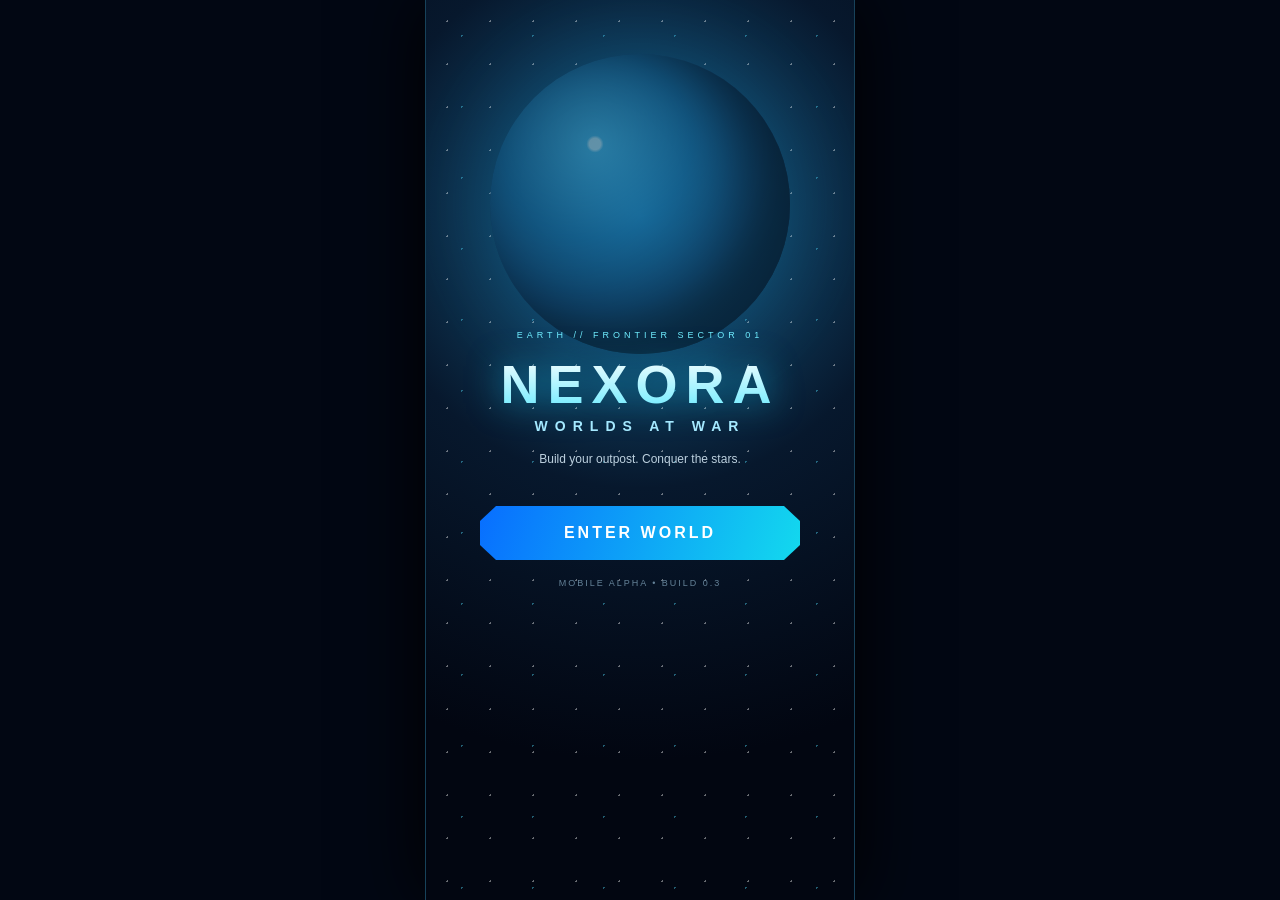
==== index.html @ 3126153c "feat: add orbital research and launch progression UI" ====
<!doctype html><html lang="en"><head><meta charset="utf-8"><meta name="viewport" content="width=device-width,initial-scale=1,maximum-scale=1,user-scalable=no"><meta name="theme-color" content="#04111f"><title>NEXORA: Worlds at War</title><link rel="stylesheet" href="web/style.css?v=3"></head><body><main id="app"><section id="menu" class="screen active"><div class="stars"></div><div class="hero"><div class="eyebrow">EARTH // FRONTIER SECTOR 01</div><h1>NEXORA</h1><h2>WORLDS AT WAR</h2><p>Build your outpost. Conquer the stars.</p><button id="play" class="primary">ENTER WORLD</button><div class="version">MOBILE ALPHA • BUILD 0.3</div></div></section><section id="game" class="screen"><header class="hud"><div class="identity"><b>NEXORA</b><small>EARTH • AURORA ISLAND</small></div><div class="resources"><span>⚙ <b id="metal">120</b></span><span>⚡ <b id="energy">80</b></span><span>◈ <b id="credits">250</b></span></div></header><div id="world"><div class="sun"></div><div class="cloud c1"></div><div class="cloud c2"></div><div class="sea"></div><div class="farIsland"></div><div class="island"><div class="path"></div><div class="rock r1"></div><div class="rock r2"></div><div class="rock r3"></div><div class="tree t1"><i></i></div><div class="tree t2"><i></i></div><div class="tree t3"><i></i></div><div id="deposit" class="deposit"><i></i><b>METAL</b></div><div id="outpost" class="outpost hidden"><i></i><em></em><strong>OUTPOST</strong></div><div id="generator" class="generator hidden"><i></i><strong>GENERATOR</strong></div><div id="spaceport" class="spaceport hidden"><i></i><em></em><strong>SPACEPORT</strong></div><div id="rocket" class="rocket hidden"><i></i><em></em><strong>NXR-01</strong></div><div id="player" class="player"><div class="backpack"></div><div class="helmet"><i></i></div><div class="body"><i></i></div><div class="legs"></div></div></div><div id="mission" class="mission"><span>MISSION 01</span><b>Establish an Earth Outpost</b><small>Gather resources and deploy your first base.</small></div><div id="toast" class="toast">Welcome to Aurora Island</div><div class="radar"><i></i><span>01</span></div><button id="tech" class="techButton hidden">RESEARCH</button></div><div class="controls"><div id="stick" class="stick"><div id="knob" class="knob"></div></div><div class="actions"><button id="scan"><i>⌁</i>SCAN</button><button id="gather"><i>⚙</i>GATHER</button><button id="build" class="build"><i>⌂</i>BUILD</button></div></div><div id="buildPanel" class="panel hidden"><div class="panelHead"><div><small>CONSTRUCTION</small><b>BASE MODULES</b></div><button id="closeBuild">×</button></div><div class="buildGrid"><div class="card"><div class="buildingIcon">⌂</div><div><b>EARTH OUTPOST</b><small>Command & storage</small><span>⚙ 60 • ⚡ 30</span></div><button id="place">DEPLOY</button></div><div class="card locked" id="generatorCard"><div class="buildingIcon">ϟ</div><div><b>ENERGY CORE</b><small>Unlock after Outpost</small><span>⚙ 45 • ◈ 50</span></div><button id="placeGenerator">BUILD</button></div><div class="card locked" id="spaceportCard"><div class="buildingIcon">▲</div><div><b>SPACEPORT</b><small>Requires Rocketry research</small><span>⚙ 100 • ⚡ 80</span></div><button id="placeSpaceport">BUILD</button></div></div></div><div id="researchPanel" class="panel hidden"><div class="panelHead"><div><small>TECHNOLOGY</small><b>ORBITAL PROGRAM</b></div><button id="closeResearch">×</button></div><div class="buildGrid"><div class="card" id="rocketryCard"><div class="buildingIcon">✦</div><div><b>ROCKETRY I</b><small>Unlock Spaceport & NXR-01</small><span>◈ 120 • ⚡ 60</span></div><button id="researchRocketry">RESEARCH</button></div><div class="card locked" id="launchCard"><div class="buildingIcon">↑</div><div><b>NXR-01 LAUNCH</b><small>First orbital mission</small><span>⚙ 80 • ⚡ 100</span></div><button id="launchRocket">LAUNCH</button></div></div></div><div id="orbitPanel" class="orbitPanel hidden"><div class="planet"></div><div class="orbitLine"></div><div class="ship">▲</div><small>EARTH ORBIT • 220 KM</small><b>ORBIT ACHIEVED</b><p>Aurora Base has entered the Space Age.</p><button id="returnEarth">RETURN TO BASE</button></div></section></main><script src="web/game.js?v=3"></script></body></html>
---- web/style.css ----
*{box-sizing:border-box;-webkit-tap-highlight-color:transparent}html,body{margin:0;width:100%;height:100%;background:#020713;color:#fff;font-family:Arial,Helvetica,sans-serif;overflow:hidden;touch-action:none}button{font:inherit;color:#fff;border:0}.screen{display:none;position:absolute;inset:0;min-height:100dvh;overflow:hidden}.screen.active{display:block}#menu{background:radial-gradient(circle at 50% 24%,#17618c,#07182d 38%,#020611 76%);text-align:center}.stars{position:absolute;inset:0;background-image:radial-gradient(#fff 1px,transparent 1px),radial-gradient(#53dfff 1px,transparent 1px);background-size:43px 43px,71px 71px;opacity:.4;animation:drift 20s linear infinite}.stars:after{content:'';position:absolute;width:300px;height:300px;border-radius:50%;left:50%;top:6%;transform:translateX(-50%);background:radial-gradient(circle at 35% 30%,#d7fbff 0 2%,#47bce8 3%,#1572a8 33%,#0b3a64 58%,#03111f 72%);box-shadow:0 0 90px #1abfff66,inset -38px -22px 55px #010710}.hero{position:absolute;z-index:2;left:18px;right:18px;top:15%;padding-top:195px}.eyebrow{font-size:9px;letter-spacing:4px;color:#70edff}.hero h1{font-size:54px;letter-spacing:8px;margin:13px 0 0;background:linear-gradient(#fff,#64eaff);-webkit-background-clip:text;color:transparent;filter:drop-shadow(0 0 17px #16cfff99)}.hero h2{font-size:14px;letter-spacing:7px;margin:3px 0 18px;color:#a8eaff}.hero p{color:#bdd1df;font-size:12px}.primary{margin-top:28px;width:min(320px,84vw);padding:18px;border-radius:5px;clip-path:polygon(5% 0,95% 0,100% 28%,100% 72%,95% 100%,5% 100%,0 72%,0 28%);background:linear-gradient(110deg,#086eff,#13d9ee);font-weight:900;letter-spacing:3px;box-shadow:0 0 32px #08a8ff66}.version{margin-top:18px;font-size:9px;color:#658399;letter-spacing:2px}.hud{position:absolute;z-index:20;top:0;left:0;right:0;padding:calc(10px + env(safe-area-inset-top)) 10px 10px;background:linear-gradient(#020b16f7,#061729cc,transparent);display:flex;justify-content:space-between;align-items:center}.identity{border-left:2px solid #29e1ff;padding:5px 8px;background:linear-gradient(90deg,#0a3854aa,transparent)}.identity b{display:block;color:#7deeff;letter-spacing:2px;font-size:12px}.identity small{font-size:6px;color:#a8becd;letter-spacing:1px}.resources{display:flex;gap:4px;font-size:9px}.resources span{background:#061b2eee;border:1px solid #24758e;border-radius:6px;padding:7px 5px;box-shadow:inset 0 0 10px #18d8ff22}.resources b{color:#fff}#world{position:absolute;inset:0;background:linear-gradient(#56bce6 0 27%,#bcebf2 40%,#1687ae 41%,#04597f 100%);perspective:600px}.sun{position:absolute;width:68px;height:68px;border-radius:50%;right:8%;top:15%;background:#fffde8;box-shadow:0 0 65px #fff,0 0 110px #ffe88a}.cloud{position:absolute;height:13px;width:80px;background:#fff9;border-radius:30px;filter:blur(2px)}.cloud:after{content:'';position:absolute;width:35px;height:25px;background:#fffb;border-radius:50%;left:20px;top:-12px}.c1{top:24%;left:8%;animation:cloud 17s linear infinite}.c2{top:31%;left:60%;transform:scale(.65);opacity:.7;animation:cloud 25s linear infinite}.sea{position:absolute;inset:40% 0 0;background:linear-gradient(#159fc2,#07577d 55%,#033e60);overflow:hidden}.sea:after{content:'';position:absolute;inset:0;background:repeating-linear-gradient(174deg,transparent 0 22px,#a7efff25 23px 25px);animation:waves 6s linear infinite}.farIsland{position:absolute;width:130px;height:28px;right:-15px;top:39%;background:#286d45;border-radius:50% 50% 10% 10%;box-shadow:0 -5px #dfce88;opacity:.7}.island{position:absolute;width:132%;height:53%;left:-16%;bottom:3%;border-radius:50% 50% 25% 25%;background:radial-gradient(ellipse at 50% 18%,#70ce62,#3c9a4b 45%,#1d6138 76%);box-shadow:0 -11px 0 #eed58d,0 -17px 25px #fff0a955,0 25px 60px #001b29}.path{position:absolute;width:35%;height:72%;left:40%;top:13%;background:linear-gradient(90deg,transparent,#c7b56b88,transparent);transform:rotate(10deg);border-radius:50%}.tree{position:absolute;width:18px;height:55px;background:#63452b;border-radius:7px;z-index:2;filter:drop-shadow(8px 9px 5px #173a2b88)}.tree:before,.tree:after,.tree i{content:'';position:absolute;width:58px;height:31px;background:#1c6638;border-radius:60% 40% 55% 45%;left:-22px;top:-5px;transform:rotate(-15deg)}.tree:after{transform:rotate(50deg);top:6px}.tree i{transform:rotate(110deg);top:0;background:#287e42}.t1{left:12%;top:25%}.t2{right:12%;top:31%;transform:scale(.85)}.t3{right:30%;top:11%;transform:scale(.7)}.rock{position:absolute;background:linear-gradient(145deg,#a8b9b7,#536d73);border-radius:55% 60% 35%;width:54px;height:35px;box-shadow:7px 8px 8px #143b2b88}.r1{left:27%;top:25%}.r2{right:20%;top:56%;width:37px;height:27px}.r3{left:16%;top:63%;width:31px;height:22px}.deposit{position:absolute;left:27%;top:35%;width:54px;height:43px;z-index:3;opacity:.45;transition:.3s}.deposit i{display:block;width:45px;height:29px;background:linear-gradient(145deg,#78939a,#294653);clip-path:polygon(15% 30%,35% 0,75% 12%,100% 55%,72% 100%,20% 87%,0 55%);border:2px solid #49e9ff}.deposit b{font-size:7px;color:#76edff;background:#052333dd;padding:2px 5px}.deposit.found{opacity:1;filter:drop-shadow(0 0 12px #42eaff)}.pulseDeposit{transform:scale(1.15)}.player{position:absolute;left:50%;top:55%;width:43px;height:79px;transform:translate(-50%,-50%);z-index:8;filter:drop-shadow(0 10px 5px #0008);transition:filter .1s}.helmet{position:relative;width:39px;height:34px;border:5px solid #eaf5f6;border-radius:48%;background:linear-gradient(145deg,#3b8097,#071925);z-index:3;box-shadow:inset 5px 3px 8px #7eeaff55}.helmet i{position:absolute;width:18px;height:7px;left:6px;top:8px;border-radius:50%;background:#54e8ff88;box-shadow:0 0 7px #45eaff}.body{position:relative;width:32px;height:38px;margin:-2px auto;background:linear-gradient(90deg,#9dacb0,#f5fbfb 48%,#98a9ae);border-radius:6px 6px 10px 10px;border-left:5px solid #7b8d92}.body i{position:absolute;width:19px;height:11px;left:4px;top:8px;background:#123848;border:1px solid #55eaff;border-radius:2px}.backpack{position:absolute;width:17px;height:35px;background:#526b72;left:-1px;top:31px;border-radius:5px}.legs{width:26px;height:13px;margin:auto;border-left:8px solid #d6e0e1;border-right:8px solid #aebdc0}.moving{filter:drop-shadow(0 12px 5px #0009) brightness(1.08)}.outpost,.generator{position:absolute;z-index:4;text-align:center}.outpost{left:57%;top:25%;width:102px;height:78px;background:linear-gradient(135deg,#eff8f8,#7899a2 58%,#3c6675);border:2px solid #5deaff;clip-path:polygon(12% 0,88% 0,100% 25%,100% 100%,0 100%,0 25%);box-shadow:0 0 25px #31d9ff}.outpost i{display:block;width:26px;height:43px;margin:-22px auto 0;background:linear-gradient(#76eaff,#173c4c);border-radius:20px 20px 3px 3px}.outpost em{display:block;width:55px;height:8px;margin:20px auto 5px;background:#123d4d;box-shadow:0 0 8px #55eaff}.outpost strong,.generator strong{font-size:7px;color:#092332}.generator{left:68%;top:48%;width:54px;height:54px;border:2px solid #6ceaff;border-radius:50%;background:radial-gradient(circle,#baf9ff 0 12%,#16b9e2 13% 25%,#123d53 27% 55%,#78949b 57%);box-shadow:0 0 22px #27e5ff}.generator i{position:absolute;inset:8px;border:1px solid #bffaff;border-radius:50%;animation:spin 3s linear infinite}.generator strong{position:absolute;top:58px;left:-5px;color:#b9f7ff}.mission{position:absolute;top:calc(72px + env(safe-area-inset-top));left:10px;max-width:260px;background:linear-gradient(100deg,#031628ef,#092b40dd);border:1px solid #1a718d;border-left:3px solid #27ddff;padding:9px 11px;z-index:10;clip-path:polygon(0 0,95% 0,100% 20%,100% 100%,0 100%);box-shadow:0 6px 20px #00111d99}.mission span{display:block;color:#58e8ff;font-size:7px;letter-spacing:2px}.mission b{display:block;font-size:10px;margin:3px 0}.mission small{display:block;color:#9fb6c5;font-size:7px}.toast{position:absolute;top:calc(139px + env(safe-area-inset-top));left:50%;transform:translateX(-50%);background:#031525ef;border:1px solid #38dff9;border-radius:18px;padding:8px 13px;font-size:9px;z-index:30;opacity:0;transition:.2s;white-space:nowrap;box-shadow:0 0 18px #17cfff55}.toast.show{opacity:1}.radar{position:absolute;right:10px;top:calc(80px + env(safe-area-inset-top));width:55px;height:55px;border:1px solid #5ceaff88;border-radius:50%;z-index:8;background:repeating-radial-gradient(circle,#0a4d5e44 0 1px,transparent 2px 11px)}.radar:before,.radar:after{content:'';position:absolute;background:#6ceaff55}.radar:before{width:1px;height:100%;left:50%}.radar:after{height:1px;width:100%;top:50%}.radar i{position:absolute;left:50%;top:50%;width:25px;height:1px;background:#65f2ff;transform-origin:left;animation:spin 2.5s linear infinite}.radar span{position:absolute;right:-2px;bottom:-3px;font-size:7px;color:#74efff}.controls{position:absolute;z-index:15;bottom:calc(19px + env(safe-area-inset-bottom));left:17px;right:17px;display:flex;align-items:flex-end;justify-content:space-between}.stick{width:116px;height:116px;border-radius:50%;background:radial-gradient(circle,#0a314366,#061723aa);border:1px solid #8aefff88;position:relative;box-shadow:inset 0 0 25px #36dfff22}.stick:before,.stick:after{content:'';position:absolute;background:#8aefff22}.stick:before{width:1px;height:80%;left:50%;top:10%}.stick:after{height:1px;width:80%;top:50%;left:10%}.knob{width:52px;height:52px;border-radius:50%;background:radial-gradient(circle at 35% 30%,#d7fcffbb,#55dff477);border:2px solid #d9fbff;position:absolute;left:31px;top:31px;box-shadow:0 0 18px #56eaff88}.actions{display:grid;grid-template-columns:repeat(2,62px);gap:8px}.actions button{height:58px;border-radius:50%;background:radial-gradient(circle at 35% 30%,#174c67ee,#061c2ddd);border:1px solid #6eeaff;font-size:7px;font-weight:bold;box-shadow:0 0 14px #0bcfff33}.actions button i{display:block;font-style:normal;font-size:16px;color:#83f0ff}.actions .build{grid-column:2;height:71px;background:radial-gradient(circle at 35% 25%,#20b9f0,#0759a8);box-shadow:0 0 22px #0daeff88}.panel{position:absolute;z-index:40;left:10px;right:10px;bottom:calc(12px + env(safe-area-inset-bottom));background:linear-gradient(145deg,#071a2bfa,#04101cfa);border:1px solid #2f93b1;border-radius:16px;padding:13px;box-shadow:0 0 35px #00101ddd;backdrop-filter:blur(12px)}.panelHead{display:flex;justify-content:space-between;align-items:center;color:#70eaff;margin-bottom:10px}.panelHead small,.panelHead b{display:block}.panelHead small{font-size:7px;letter-spacing:2px}.panelHead b{font-size:12px;letter-spacing:1px}.panelHead button{background:none;font-size:27px}.buildGrid{display:grid;gap:7px}.card{display:grid;grid-template-columns:48px 1fr auto;align-items:center;gap:9px;background:linear-gradient(120deg,#0c2c40,#081e2d);padding:9px;border:1px solid #1d5369;border-radius:10px}.buildingIcon{font-size:30px;color:#70eaff;text-align:center}.card small,.card span{display:block;font-size:8px;color:#9cb8c5;margin-top:3px}.card button{background:linear-gradient(100deg,#087fd3,#0cb9d5);padding:9px 7px;border-radius:6px;font-size:8px;font-weight:bold}.card.locked{opacity:.42}.hidden{display:none!important}@keyframes drift{to{background-position:43px 43px,71px 71px}}@keyframes waves{to{transform:translateY(25px)}}@keyframes cloud{from{transform:translateX(-120px)}to{transform:translateX(470px)}}@keyframes spin{to{transform:rotate(360deg)}}@media(min-width:700px){.screen{left:50%;width:430px;transform:translateX(-50%);border-left:1px solid #17425a;border-right:1px solid #17425a;box-shadow:0 0 70px #000}}
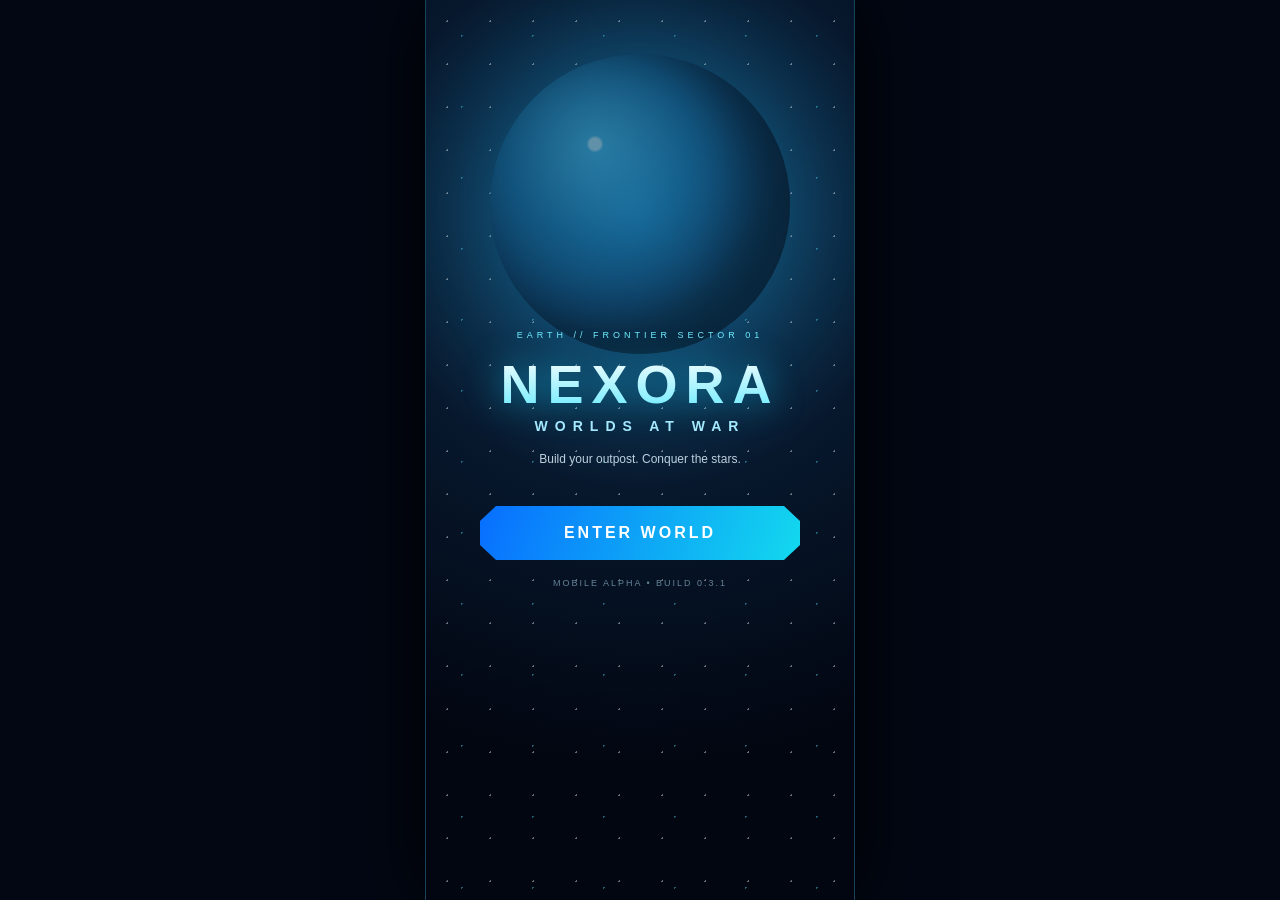
==== commit 0d9c896f: "fix: load orbital visual layer on GitHub Pages" ====
--- a/index.html
+++ b/index.html
@@ -1 +1 @@
-<!doctype html><html lang="en"><head><meta charset="utf-8"><meta name="viewport" content="width=device-width,initial-scale=1,maximum-scale=1,user-scalable=no"><meta name="theme-color" content="#04111f"><title>NEXORA: Worlds at War</title><link rel="stylesheet" href="web/style.css?v=3"></head><body><main id="app"><section id="menu" class="screen active"><div class="stars"></div><div class="hero"><div class="eyebrow">EARTH // FRONTIER SECTOR 01</div><h1>NEXORA</h1><h2>WORLDS AT WAR</h2><p>Build your outpost. Conquer the stars.</p><button id="play" class="primary">ENTER WORLD</button><div class="version">MOBILE ALPHA • BUILD 0.3</div></div></section><section id="game" class="screen"><header class="hud"><div class="identity"><b>NEXORA</b><small>EARTH • AURORA ISLAND</small></div><div class="resources"><span>⚙ <b id="metal">120</b></span><span>⚡ <b id="energy">80</b></span><span>◈ <b id="credits">250</b></span></div></header><div id="world"><div class="sun"></div><div class="cloud c1"></div><div class="cloud c2"></div><div class="sea"></div><div class="farIsland"></div><div class="island"><div class="path"></div><div class="rock r1"></div><div class="rock r2"></div><div class="rock r3"></div><div class="tree t1"><i></i></div><div class="tree t2"><i></i></div><div class="tree t3"><i></i></div><div id="deposit" class="deposit"><i></i><b>METAL</b></div><div id="outpost" class="outpost hidden"><i></i><em></em><strong>OUTPOST</strong></div><div id="generator" class="generator hidden"><i></i><strong>GENERATOR</strong></div><div id="spaceport" class="spaceport hidden"><i></i><em></em><strong>SPACEPORT</strong></div><div id="rocket" class="rocket hidden"><i></i><em></em><strong>NXR-01</strong></div><div id="player" class="player"><div class="backpack"></div><div class="helmet"><i></i></div><div class="body"><i></i></div><div class="legs"></div></div></div><div id="mission" class="mission"><span>MISSION 01</span><b>Establish an Earth Outpost</b><small>Gather resources and deploy your first base.</small></div><div id="toast" class="toast">Welcome to Aurora Island</div><div class="radar"><i></i><span>01</span></div><button id="tech" class="techButton hidden">RESEARCH</button></div><div class="controls"><div id="stick" class="stick"><div id="knob" class="knob"></div></div><div class="actions"><button id="scan"><i>⌁</i>SCAN</button><button id="gather"><i>⚙</i>GATHER</button><button id="build" class="build"><i>⌂</i>BUILD</button></div></div><div id="buildPanel" class="panel hidden"><div class="panelHead"><div><small>CONSTRUCTION</small><b>BASE MODULES</b></div><button id="closeBuild">×</button></div><div class="buildGrid"><div class="card"><div class="buildingIcon">⌂</div><div><b>EARTH OUTPOST</b><small>Command & storage</small><span>⚙ 60 • ⚡ 30</span></div><button id="place">DEPLOY</button></div><div class="card locked" id="generatorCard"><div class="buildingIcon">ϟ</div><div><b>ENERGY CORE</b><small>Unlock after Outpost</small><span>⚙ 45 • ◈ 50</span></div><button id="placeGenerator">BUILD</button></div><div class="card locked" id="spaceportCard"><div class="buildingIcon">▲</div><div><b>SPACEPORT</b><small>Requires Rocketry research</small><span>⚙ 100 • ⚡ 80</span></div><button id="placeSpaceport">BUILD</button></div></div></div><div id="researchPanel" class="panel hidden"><div class="panelHead"><div><small>TECHNOLOGY</small><b>ORBITAL PROGRAM</b></div><button id="closeResearch">×</button></div><div class="buildGrid"><div class="card" id="rocketryCard"><div class="buildingIcon">✦</div><div><b>ROCKETRY I</b><small>Unlock Spaceport & NXR-01</small><span>◈ 120 • ⚡ 60</span></div><button id="researchRocketry">RESEARCH</button></div><div class="card locked" id="launchCard"><div class="buildingIcon">↑</div><div><b>NXR-01 LAUNCH</b><small>First orbital mission</small><span>⚙ 80 • ⚡ 100</span></div><button id="launchRocket">LAUNCH</button></div></div></div><div id="orbitPanel" class="orbitPanel hidden"><div class="planet"></div><div class="orbitLine"></div><div class="ship">▲</div><small>EARTH ORBIT • 220 KM</small><b>ORBIT ACHIEVED</b><p>Aurora Base has entered the Space Age.</p><button id="returnEarth">RETURN TO BASE</button></div></section></main><script src="web/game.js?v=3"></script></body></html>+<!doctype html><html lang="en"><head><meta charset="utf-8"><meta name="viewport" content="width=device-width,initial-scale=1,maximum-scale=1,user-scalable=no"><meta name="theme-color" content="#04111f"><title>NEXORA: Worlds at War</title><link rel="stylesheet" href="web/style.css?v=4"><link rel="stylesheet" href="web/orbital.css?v=4"></head><body><main id="app"><section id="menu" class="screen active"><div class="stars"></div><div class="hero"><div class="eyebrow">EARTH // FRONTIER SECTOR 01</div><h1>NEXORA</h1><h2>WORLDS AT WAR</h2><p>Build your outpost. Conquer the stars.</p><button id="play" class="primary">ENTER WORLD</button><div class="version">MOBILE ALPHA • BUILD 0.3.1</div></div></section><section id="game" class="screen"><header class="hud"><div class="identity"><b>NEXORA</b><small>EARTH • AURORA ISLAND</small></div><div class="resources"><span>⚙ <b id="metal">120</b></span><span>⚡ <b id="energy">80</b></span><span>◈ <b id="credits">250</b></span></div></header><div id="world"><div class="sun"></div><div class="cloud c1"></div><div class="cloud c2"></div><div class="sea"></div><div class="farIsland"></div><div class="island"><div class="path"></div><div class="rock r1"></div><div class="rock r2"></div><div class="rock r3"></div><div class="tree t1"><i></i></div><div class="tree t2"><i></i></div><div class="tree t3"><i></i></div><div id="deposit" class="deposit"><i></i><b>METAL</b></div><div id="outpost" class="outpost hidden"><i></i><em></em><strong>OUTPOST</strong></div><div id="generator" class="generator hidden"><i></i><strong>GENERATOR</strong></div><div id="spaceport" class="spaceport hidden"><i></i><em></em><strong>SPACEPORT</strong></div><div id="rocket" class="rocket hidden"><i></i><em></em><strong>NXR-01</strong></div><div id="player" class="player"><div class="backpack"></div><div class="helmet"><i></i></div><div class="body"><i></i></div><div class="legs"></div></div></div><div id="mission" class="mission"><span>MISSION 01</span><b>Establish an Earth Outpost</b><small>Gather resources and deploy your first base.</small></div><div id="toast" class="toast">Welcome to Aurora Island</div><div class="radar"><i></i><span>01</span></div><button id="tech" class="techButton hidden">RESEARCH</button></div><div class="controls"><div id="stick" class="stick"><div id="knob" class="knob"></div></div><div class="actions"><button id="scan"><i>⌁</i>SCAN</button><button id="gather"><i>⚙</i>GATHER</button><button id="build" class="build"><i>⌂</i>BUILD</button></div></div><div id="buildPanel" class="panel hidden"><div class="panelHead"><div><small>CONSTRUCTION</small><b>BASE MODULES</b></div><button id="closeBuild">×</button></div><div class="buildGrid"><div class="card"><div class="buildingIcon">⌂</div><div><b>EARTH OUTPOST</b><small>Command & storage</small><span>⚙ 60 • ⚡ 30</span></div><button id="place">DEPLOY</button></div><div class="card locked" id="generatorCard"><div class="buildingIcon">ϟ</div><div><b>ENERGY CORE</b><small>Unlock after Outpost</small><span>⚙ 45 • ◈ 50</span></div><button id="placeGenerator">BUILD</button></div><div class="card locked" id="spaceportCard"><div class="buildingIcon">▲</div><div><b>SPACEPORT</b><small>Requires Rocketry research</small><span>⚙ 100 • ⚡ 80</span></div><button id="placeSpaceport">BUILD</button></div></div></div><div id="researchPanel" class="panel hidden"><div class="panelHead"><div><small>TECHNOLOGY</small><b>ORBITAL PROGRAM</b></div><button id="closeResearch">×</button></div><div class="buildGrid"><div class="card" id="rocketryCard"><div class="buildingIcon">✦</div><div><b>ROCKETRY I</b><small>Unlock Spaceport & NXR-01</small><span>◈ 120 • ⚡ 60</span></div><button id="researchRocketry">RESEARCH</button></div><div class="card locked" id="launchCard"><div class="buildingIcon">↑</div><div><b>NXR-01 LAUNCH</b><small>First orbital mission</small><span>⚙ 80 • ⚡ 100</span></div><button id="launchRocket">LAUNCH</button></div></div></div><div id="orbitPanel" class="orbitPanel hidden"><div class="planet"></div><div class="orbitLine"></div><div class="ship">▲</div><small>EARTH ORBIT • 220 KM</small><b>ORBIT ACHIEVED</b><p>Aurora Base has entered the Space Age.</p><button id="returnEarth">RETURN TO BASE</button></div></section></main><script src="web/game.js?v=4"></script></body></html>
--- a/web/orbital.css
+++ b/web/orbital.css
@@ -0,0 +1 @@
+.outpost,.generator,.spaceport,.rocket{position:absolute;z-index:4;text-align:center}.spaceport{left:42%;top:18%;width:105px;height:55px;background:linear-gradient(145deg,#839aa2,#263e4c);border:2px solid #62ecff;clip-path:polygon(10% 15%,90% 15%,100% 100%,0 100%);box-shadow:0 0 22px #2ae1ff66}.spaceport i{position:absolute;width:66px;height:5px;background:#8af4ff;left:18px;top:14px;box-shadow:0 18px #173c4d}.spaceport em{position:absolute;width:18px;height:24px;background:#163849;right:12px;bottom:4px}.spaceport strong,.rocket strong{font-size:7px;color:#b9f7ff}.spaceport strong{position:absolute;left:26px;bottom:-13px}.rocket{left:50%;top:6%;width:32px;height:92px;filter:drop-shadow(0 0 10px #70edff)}.rocket i{display:block;width:28px;height:70px;background:linear-gradient(90deg,#91a8ad,#fff 48%,#81979d);clip-path:polygon(50% 0,85% 22%,100% 82%,70% 100%,30% 100%,0 82%,15% 22%)}.rocket em{display:block;width:10px;height:18px;margin:-5px auto;background:linear-gradient(#ffef91,#ff7a22,#35dfff);clip-path:polygon(0 0,100% 0,50% 100%);animation:flame .2s alternate infinite}.rocket strong{display:block;margin-top:2px}.rocket.launching{animation:launch .9s ease-in forwards}.techButton{position:absolute;z-index:12;right:10px;top:145px;padding:8px 10px;background:linear-gradient(90deg,#5823a9,#08aeea);border:1px solid #8befff;clip-path:polygon(8% 0,100% 0,100% 75%,92% 100%,0 100%,0 25%);font-size:8px;font-weight:900;letter-spacing:1px}.card.complete{border-color:#8c6cff;box-shadow:inset 0 0 18px #754cff44}.orbitPanel{position:absolute;z-index:100;inset:0;background:radial-gradient(circle at 50% 58%,#113c67,#020714 45%,#000 80%);text-align:center;padding-top:17vh}.orbitPanel:before{content:'';position:absolute;inset:0;background-image:radial-gradient(#fff 1px,transparent 1px);background-size:31px 31px;opacity:.35}.planet{position:relative;margin:auto;width:250px;height:250px;border-radius:50%;background:radial-gradient(circle at 35% 25%,#8df3ff,#1689bd 28%,#175e85 50%,#08263f 72%);box-shadow:0 0 70px #28bfff55;z-index:2}.orbitLine{position:absolute;width:330px;height:120px;border:1px solid #75eaff99;border-radius:50%;left:50%;top:29vh;transform:translateX(-50%) rotate(-15deg);z-index:3}.ship{position:absolute;z-index:4;left:75%;top:34vh;color:#fff;font-size:26px;transform:rotate(35deg);filter:drop-shadow(0 0 9px #67eaff);animation:shipPulse 1s alternate infinite}.orbitPanel small,.orbitPanel b,.orbitPanel p,.orbitPanel button{position:relative;z-index:5}.orbitPanel small{display:block;margin-top:25px;color:#69eaff;font-size:9px;letter-spacing:3px}.orbitPanel b{display:block;font-size:24px;letter-spacing:3px;margin-top:8px}.orbitPanel p{font-size:11px;color:#abc6d8}.orbitPanel button{margin-top:15px;padding:13px 22px;background:linear-gradient(90deg,#075dcc,#16cde3);font-weight:bold;letter-spacing:1px}@keyframes flame{to{transform:scaleY(1.35)}}@keyframes launch{to{transform:translateY(-600px) scale(.45);opacity:0}}@keyframes shipPulse{to{filter:drop-shadow(0 0 20px #67eaff)}}
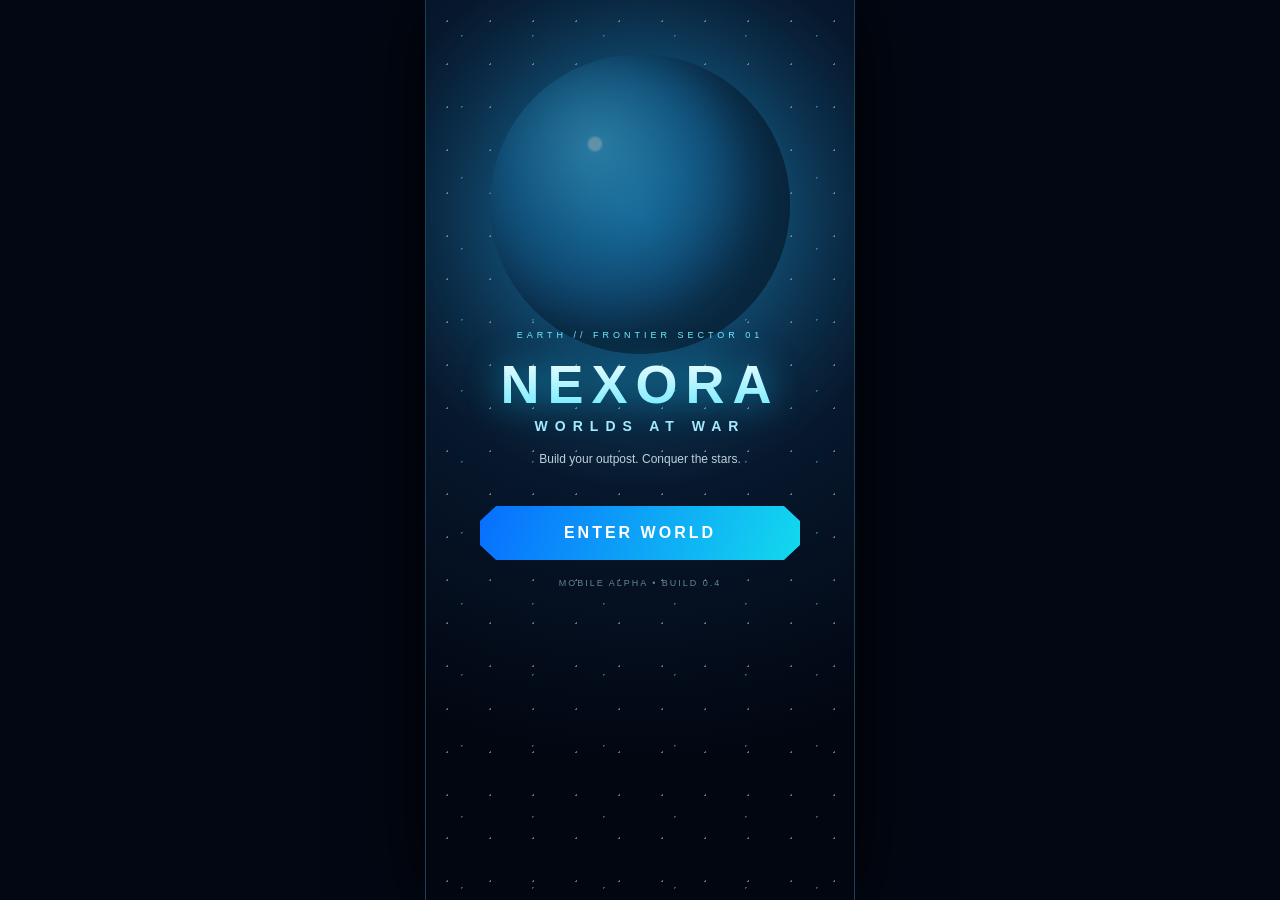
==== commit f40b27a2: "feat: add Moon mission UI for Build 0.4" ====
--- a/index.html
+++ b/index.html
@@ -1 +1 @@
-<!doctype html><html lang="en"><head><meta charset="utf-8"><meta name="viewport" content="width=device-width,initial-scale=1,maximum-scale=1,user-scalable=no"><meta name="theme-color" content="#04111f"><title>NEXORA: Worlds at War</title><link rel="stylesheet" href="web/style.css?v=4"><link rel="stylesheet" href="web/orbital.css?v=4"></head><body><main id="app"><section id="menu" class="screen active"><div class="stars"></div><div class="hero"><div class="eyebrow">EARTH // FRONTIER SECTOR 01</div><h1>NEXORA</h1><h2>WORLDS AT WAR</h2><p>Build your outpost. Conquer the stars.</p><button id="play" class="primary">ENTER WORLD</button><div class="version">MOBILE ALPHA • BUILD 0.3.1</div></div></section><section id="game" class="screen"><header class="hud"><div class="identity"><b>NEXORA</b><small>EARTH • AURORA ISLAND</small></div><div class="resources"><span>⚙ <b id="metal">120</b></span><span>⚡ <b id="energy">80</b></span><span>◈ <b id="credits">250</b></span></div></header><div id="world"><div class="sun"></div><div class="cloud c1"></div><div class="cloud c2"></div><div class="sea"></div><div class="farIsland"></div><div class="island"><div class="path"></div><div class="rock r1"></div><div class="rock r2"></div><div class="rock r3"></div><div class="tree t1"><i></i></div><div class="tree t2"><i></i></div><div class="tree t3"><i></i></div><div id="deposit" class="deposit"><i></i><b>METAL</b></div><div id="outpost" class="outpost hidden"><i></i><em></em><strong>OUTPOST</strong></div><div id="generator" class="generator hidden"><i></i><strong>GENERATOR</strong></div><div id="spaceport" class="spaceport hidden"><i></i><em></em><strong>SPACEPORT</strong></div><div id="rocket" class="rocket hidden"><i></i><em></em><strong>NXR-01</strong></div><div id="player" class="player"><div class="backpack"></div><div class="helmet"><i></i></div><div class="body"><i></i></div><div class="legs"></div></div></div><div id="mission" class="mission"><span>MISSION 01</span><b>Establish an Earth Outpost</b><small>Gather resources and deploy your first base.</small></div><div id="toast" class="toast">Welcome to Aurora Island</div><div class="radar"><i></i><span>01</span></div><button id="tech" class="techButton hidden">RESEARCH</button></div><div class="controls"><div id="stick" class="stick"><div id="knob" class="knob"></div></div><div class="actions"><button id="scan"><i>⌁</i>SCAN</button><button id="gather"><i>⚙</i>GATHER</button><button id="build" class="build"><i>⌂</i>BUILD</button></div></div><div id="buildPanel" class="panel hidden"><div class="panelHead"><div><small>CONSTRUCTION</small><b>BASE MODULES</b></div><button id="closeBuild">×</button></div><div class="buildGrid"><div class="card"><div class="buildingIcon">⌂</div><div><b>EARTH OUTPOST</b><small>Command & storage</small><span>⚙ 60 • ⚡ 30</span></div><button id="place">DEPLOY</button></div><div class="card locked" id="generatorCard"><div class="buildingIcon">ϟ</div><div><b>ENERGY CORE</b><small>Unlock after Outpost</small><span>⚙ 45 • ◈ 50</span></div><button id="placeGenerator">BUILD</button></div><div class="card locked" id="spaceportCard"><div class="buildingIcon">▲</div><div><b>SPACEPORT</b><small>Requires Rocketry research</small><span>⚙ 100 • ⚡ 80</span></div><button id="placeSpaceport">BUILD</button></div></div></div><div id="researchPanel" class="panel hidden"><div class="panelHead"><div><small>TECHNOLOGY</small><b>ORBITAL PROGRAM</b></div><button id="closeResearch">×</button></div><div class="buildGrid"><div class="card" id="rocketryCard"><div class="buildingIcon">✦</div><div><b>ROCKETRY I</b><small>Unlock Spaceport & NXR-01</small><span>◈ 120 • ⚡ 60</span></div><button id="researchRocketry">RESEARCH</button></div><div class="card locked" id="launchCard"><div class="buildingIcon">↑</div><div><b>NXR-01 LAUNCH</b><small>First orbital mission</small><span>⚙ 80 • ⚡ 100</span></div><button id="launchRocket">LAUNCH</button></div></div></div><div id="orbitPanel" class="orbitPanel hidden"><div class="planet"></div><div class="orbitLine"></div><div class="ship">▲</div><small>EARTH ORBIT • 220 KM</small><b>ORBIT ACHIEVED</b><p>Aurora Base has entered the Space Age.</p><button id="returnEarth">RETURN TO BASE</button></div></section></main><script src="web/game.js?v=4"></script></body></html>+<!doctype html><html lang="en"><head><meta charset="utf-8"><meta name="viewport" content="width=device-width,initial-scale=1,maximum-scale=1,user-scalable=no"><meta name="theme-color" content="#04111f"><title>NEXORA: Worlds at War</title><link rel="stylesheet" href="web/style.css?v=5"><link rel="stylesheet" href="web/orbital.css?v=5"></head><body><main id="app"><section id="menu" class="screen active"><div class="stars"></div><div class="hero"><div class="eyebrow">EARTH // FRONTIER SECTOR 01</div><h1>NEXORA</h1><h2>WORLDS AT WAR</h2><p>Build your outpost. Conquer the stars.</p><button id="play" class="primary">ENTER WORLD</button><div class="version">MOBILE ALPHA • BUILD 0.4</div></div></section><section id="game" class="screen"><header class="hud"><div class="identity"><b>NEXORA</b><small id="locationLabel">EARTH • AURORA ISLAND</small></div><div class="resources"><span>⚙ <b id="metal">120</b></span><span>⚡ <b id="energy">80</b></span><span>◈ <b id="credits">250</b></span></div></header><div id="world"><div class="sun"></div><div class="cloud c1"></div><div class="cloud c2"></div><div class="sea"></div><div class="farIsland"></div><div class="island"><div class="path"></div><div class="rock r1"></div><div class="rock r2"></div><div class="rock r3"></div><div class="tree t1"><i></i></div><div class="tree t2"><i></i></div><div class="tree t3"><i></i></div><div id="deposit" class="deposit"><i></i><b>METAL</b></div><div id="outpost" class="outpost hidden"><i></i><em></em><strong>OUTPOST</strong></div><div id="generator" class="generator hidden"><i></i><strong>GENERATOR</strong></div><div id="spaceport" class="spaceport hidden"><i></i><em></em><strong>SPACEPORT</strong></div><div id="rocket" class="rocket hidden"><i></i><em></em><strong>NXR-01</strong></div><div id="player" class="player"><div class="backpack"></div><div class="helmet"><i></i></div><div class="body"><i></i></div><div class="legs"></div></div></div><div id="mission" class="mission"><span>MISSION 01</span><b>Establish an Earth Outpost</b><small>Gather resources and deploy your first base.</small></div><div id="toast" class="toast">Welcome to Aurora Island</div><div class="radar"><i></i><span>01</span></div><button id="tech" class="techButton hidden">RESEARCH</button></div><div class="controls"><div id="stick" class="stick"><div id="knob" class="knob"></div></div><div class="actions"><button id="scan"><i>⌁</i>SCAN</button><button id="gather"><i>⚙</i>GATHER</button><button id="build" class="build"><i>⌂</i>BUILD</button></div></div><div id="buildPanel" class="panel hidden"><div class="panelHead"><div><small>CONSTRUCTION</small><b>BASE MODULES</b></div><button id="closeBuild">×</button></div><div class="buildGrid"><div class="card"><div class="buildingIcon">⌂</div><div><b>EARTH OUTPOST</b><small>Command & storage</small><span>⚙ 60 • ⚡ 30</span></div><button id="place">DEPLOY</button></div><div class="card locked" id="generatorCard"><div class="buildingIcon">ϟ</div><div><b>ENERGY CORE</b><small>Unlock after Outpost</small><span>⚙ 45 • ◈ 50</span></div><button id="placeGenerator">BUILD</button></div><div class="card locked" id="spaceportCard"><div class="buildingIcon">▲</div><div><b>SPACEPORT</b><small>Requires Rocketry research</small><span>⚙ 100 • ⚡ 80</span></div><button id="placeSpaceport">BUILD</button></div></div></div><div id="researchPanel" class="panel hidden"><div class="panelHead"><div><small>TECHNOLOGY</small><b>ORBITAL PROGRAM</b></div><button id="closeResearch">×</button></div><div class="buildGrid"><div class="card" id="rocketryCard"><div class="buildingIcon">✦</div><div><b>ROCKETRY I</b><small>Unlock Spaceport & NXR-01</small><span>◈ 120 • ⚡ 60</span></div><button id="researchRocketry">RESEARCH</button></div><div class="card locked" id="launchCard"><div class="buildingIcon">↑</div><div><b>NXR-01 LAUNCH</b><small>First orbital mission</small><span>⚙ 80 • ⚡ 100</span></div><button id="launchRocket">LAUNCH</button></div><div class="card locked" id="lunarCard"><div class="buildingIcon">☾</div><div><b>LUNAR PROGRAM</b><small>Unlock after Earth orbit</small><span>◈ 180 • ⚡ 120</span></div><button id="researchLunar">UNLOCK</button></div></div></div><div id="orbitPanel" class="orbitPanel hidden"><div class="planet"></div><div class="orbitLine"></div><div class="ship">▲</div><small>EARTH ORBIT • 220 KM</small><b>ORBIT ACHIEVED</b><p>Aurora Base has entered the Space Age.</p><button id="moonMission">OPEN LUNAR PROGRAM</button><button id="returnEarth">RETURN TO BASE</button></div><div id="moonPanel" class="orbitPanel moonPanel hidden"><div class="moon"></div><div class="ship lunarShip">▲</div><small>DESTINATION • LUNA</small><b>MOON MISSION</b><p>Prepare the first NEXORA expedition beyond Earth orbit.</p><div class="lunarStats"><span>384,400 KM</span><span>MISSION 02</span><span>LOCKED</span></div><button id="returnOrbit">RETURN TO ORBIT</button></div></section></main><script src="web/game.js?v=5"></script></body></html>
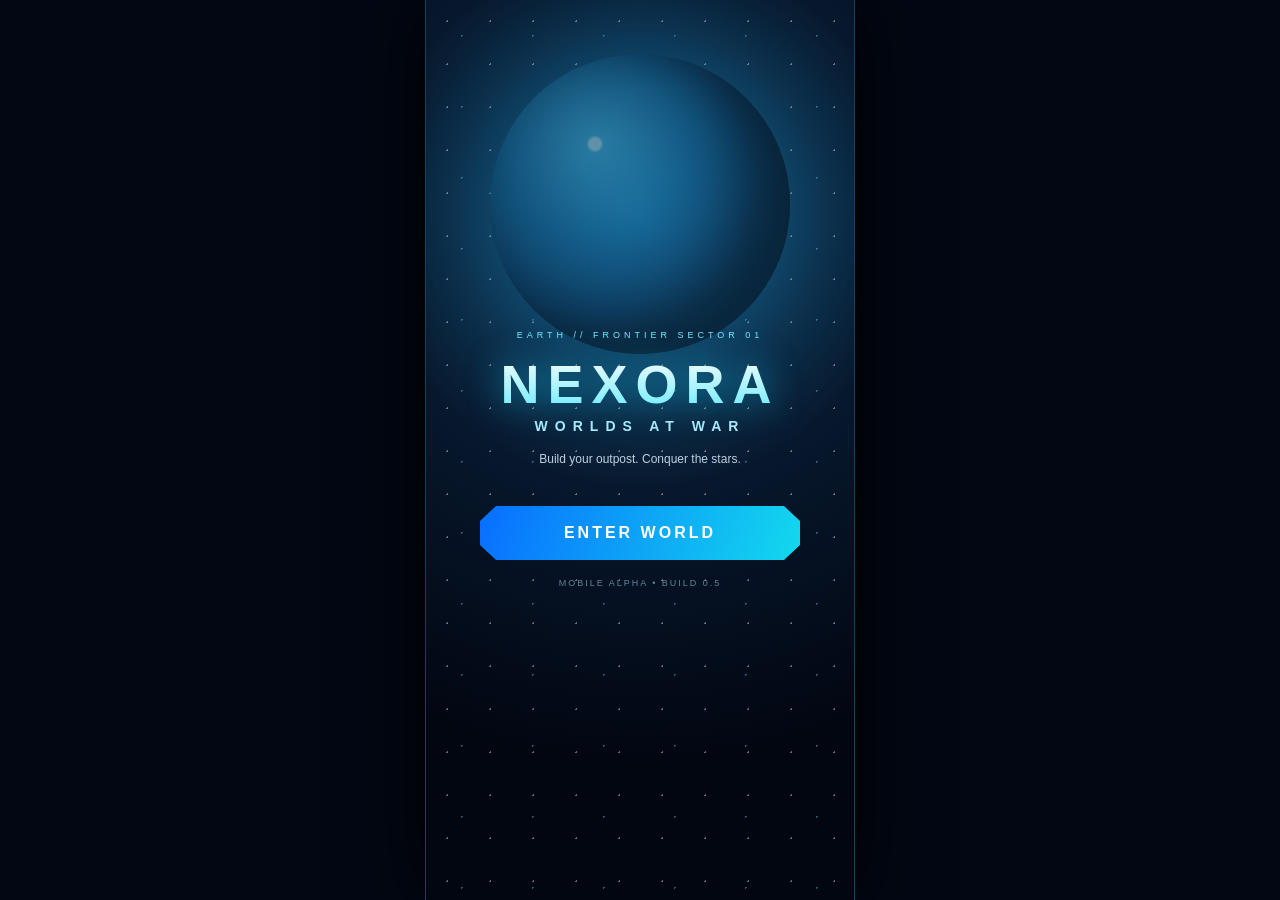
==== commit fbb59aa0: "feat: add playable Luna landing scene for build 0.5" ====
--- a/index.html
+++ b/index.html
@@ -1 +1 @@
-<!doctype html><html lang="en"><head><meta charset="utf-8"><meta name="viewport" content="width=device-width,initial-scale=1,maximum-scale=1,user-scalable=no"><meta name="theme-color" content="#04111f"><title>NEXORA: Worlds at War</title><link rel="stylesheet" href="web/style.css?v=5"><link rel="stylesheet" href="web/orbital.css?v=5"></head><body><main id="app"><section id="menu" class="screen active"><div class="stars"></div><div class="hero"><div class="eyebrow">EARTH // FRONTIER SECTOR 01</div><h1>NEXORA</h1><h2>WORLDS AT WAR</h2><p>Build your outpost. Conquer the stars.</p><button id="play" class="primary">ENTER WORLD</button><div class="version">MOBILE ALPHA • BUILD 0.4</div></div></section><section id="game" class="screen"><header class="hud"><div class="identity"><b>NEXORA</b><small id="locationLabel">EARTH • AURORA ISLAND</small></div><div class="resources"><span>⚙ <b id="metal">120</b></span><span>⚡ <b id="energy">80</b></span><span>◈ <b id="credits">250</b></span></div></header><div id="world"><div class="sun"></div><div class="cloud c1"></div><div class="cloud c2"></div><div class="sea"></div><div class="farIsland"></div><div class="island"><div class="path"></div><div class="rock r1"></div><div class="rock r2"></div><div class="rock r3"></div><div class="tree t1"><i></i></div><div class="tree t2"><i></i></div><div class="tree t3"><i></i></div><div id="deposit" class="deposit"><i></i><b>METAL</b></div><div id="outpost" class="outpost hidden"><i></i><em></em><strong>OUTPOST</strong></div><div id="generator" class="generator hidden"><i></i><strong>GENERATOR</strong></div><div id="spaceport" class="spaceport hidden"><i></i><em></em><strong>SPACEPORT</strong></div><div id="rocket" class="rocket hidden"><i></i><em></em><strong>NXR-01</strong></div><div id="player" class="player"><div class="backpack"></div><div class="helmet"><i></i></div><div class="body"><i></i></div><div class="legs"></div></div></div><div id="mission" class="mission"><span>MISSION 01</span><b>Establish an Earth Outpost</b><small>Gather resources and deploy your first base.</small></div><div id="toast" class="toast">Welcome to Aurora Island</div><div class="radar"><i></i><span>01</span></div><button id="tech" class="techButton hidden">RESEARCH</button></div><div class="controls"><div id="stick" class="stick"><div id="knob" class="knob"></div></div><div class="actions"><button id="scan"><i>⌁</i>SCAN</button><button id="gather"><i>⚙</i>GATHER</button><button id="build" class="build"><i>⌂</i>BUILD</button></div></div><div id="buildPanel" class="panel hidden"><div class="panelHead"><div><small>CONSTRUCTION</small><b>BASE MODULES</b></div><button id="closeBuild">×</button></div><div class="buildGrid"><div class="card"><div class="buildingIcon">⌂</div><div><b>EARTH OUTPOST</b><small>Command & storage</small><span>⚙ 60 • ⚡ 30</span></div><button id="place">DEPLOY</button></div><div class="card locked" id="generatorCard"><div class="buildingIcon">ϟ</div><div><b>ENERGY CORE</b><small>Unlock after Outpost</small><span>⚙ 45 • ◈ 50</span></div><button id="placeGenerator">BUILD</button></div><div class="card locked" id="spaceportCard"><div class="buildingIcon">▲</div><div><b>SPACEPORT</b><small>Requires Rocketry research</small><span>⚙ 100 • ⚡ 80</span></div><button id="placeSpaceport">BUILD</button></div></div></div><div id="researchPanel" class="panel hidden"><div class="panelHead"><div><small>TECHNOLOGY</small><b>ORBITAL PROGRAM</b></div><button id="closeResearch">×</button></div><div class="buildGrid"><div class="card" id="rocketryCard"><div class="buildingIcon">✦</div><div><b>ROCKETRY I</b><small>Unlock Spaceport & NXR-01</small><span>◈ 120 • ⚡ 60</span></div><button id="researchRocketry">RESEARCH</button></div><div class="card locked" id="launchCard"><div class="buildingIcon">↑</div><div><b>NXR-01 LAUNCH</b><small>First orbital mission</small><span>⚙ 80 • ⚡ 100</span></div><button id="launchRocket">LAUNCH</button></div><div class="card locked" id="lunarCard"><div class="buildingIcon">☾</div><div><b>LUNAR PROGRAM</b><small>Unlock after Earth orbit</small><span>◈ 180 • ⚡ 120</span></div><button id="researchLunar">UNLOCK</button></div></div></div><div id="orbitPanel" class="orbitPanel hidden"><div class="planet"></div><div class="orbitLine"></div><div class="ship">▲</div><small>EARTH ORBIT • 220 KM</small><b>ORBIT ACHIEVED</b><p>Aurora Base has entered the Space Age.</p><button id="moonMission">OPEN LUNAR PROGRAM</button><button id="returnEarth">RETURN TO BASE</button></div><div id="moonPanel" class="orbitPanel moonPanel hidden"><div class="moon"></div><div class="ship lunarShip">▲</div><small>DESTINATION • LUNA</small><b>MOON MISSION</b><p>Prepare the first NEXORA expedition beyond Earth orbit.</p><div class="lunarStats"><span>384,400 KM</span><span>MISSION 02</span><span>LOCKED</span></div><button id="returnOrbit">RETURN TO ORBIT</button></div></section></main><script src="web/game.js?v=5"></script></body></html>+<!doctype html><html lang="en"><head><meta charset="utf-8"><meta name="viewport" content="width=device-width,initial-scale=1,maximum-scale=1,user-scalable=no"><meta name="theme-color" content="#04111f"><title>NEXORA: Worlds at War</title><link rel="stylesheet" href="web/style.css?v=6"><link rel="stylesheet" href="web/orbital.css?v=6"><link rel="stylesheet" href="web/luna.css?v=6"></head><body><main id="app"><section id="menu" class="screen active"><div class="stars"></div><div class="hero"><div class="eyebrow">EARTH // FRONTIER SECTOR 01</div><h1>NEXORA</h1><h2>WORLDS AT WAR</h2><p>Build your outpost. Conquer the stars.</p><button id="play" class="primary">ENTER WORLD</button><div class="version">MOBILE ALPHA • BUILD 0.5</div></div></section><section id="game" class="screen"><header class="hud"><div class="identity"><b>NEXORA</b><small id="locationLabel">EARTH • AURORA ISLAND</small></div><div class="resources"><span>⚙ <b id="metal">120</b></span><span>⚡ <b id="energy">80</b></span><span>◈ <b id="credits">250</b></span></div></header><div id="world"><div class="sun"></div><div class="cloud c1"></div><div class="cloud c2"></div><div class="sea"></div><div class="farIsland"></div><div class="island"><div class="path"></div><div class="rock r1"></div><div class="rock r2"></div><div class="rock r3"></div><div class="tree t1"><i></i></div><div class="tree t2"><i></i></div><div class="tree t3"><i></i></div><div id="deposit" class="deposit"><i></i><b>METAL</b></div><div id="outpost" class="outpost hidden"><i></i><em></em><strong>OUTPOST</strong></div><div id="generator" class="generator hidden"><i></i><strong>GENERATOR</strong></div><div id="spaceport" class="spaceport hidden"><i></i><em></em><strong>SPACEPORT</strong></div><div id="rocket" class="rocket hidden"><i></i><em></em><strong>NXR-01</strong></div><div id="player" class="player"><div class="backpack"></div><div class="helmet"><i></i></div><div class="body"><i></i></div><div class="legs"></div></div></div><div id="mission" class="mission"><span>MISSION 01</span><b>Establish an Earth Outpost</b><small>Gather resources and deploy your first base.</small></div><div id="toast" class="toast">Welcome to Aurora Island</div><div class="radar"><i></i><span>01</span></div><button id="tech" class="techButton hidden">RESEARCH</button></div><div class="controls"><div id="stick" class="stick"><div id="knob" class="knob"></div></div><div class="actions"><button id="scan"><i>⌁</i>SCAN</button><button id="gather"><i>⚙</i>GATHER</button><button id="build" class="build"><i>⌂</i>BUILD</button></div></div><div id="buildPanel" class="panel hidden"><div class="panelHead"><div><small>CONSTRUCTION</small><b>BASE MODULES</b></div><button id="closeBuild">×</button></div><div class="buildGrid"><div class="card"><div class="buildingIcon">⌂</div><div><b>EARTH OUTPOST</b><small>Command & storage</small><span>⚙ 60 • ⚡ 30</span></div><button id="place">DEPLOY</button></div><div class="card locked" id="generatorCard"><div class="buildingIcon">ϟ</div><div><b>ENERGY CORE</b><small>Unlock after Outpost</small><span>⚙ 45 • ◈ 50</span></div><button id="placeGenerator">BUILD</button></div><div class="card locked" id="spaceportCard"><div class="buildingIcon">▲</div><div><b>SPACEPORT</b><small>Requires Rocketry research</small><span>⚙ 100 • ⚡ 80</span></div><button id="placeSpaceport">BUILD</button></div></div></div><div id="researchPanel" class="panel hidden"><div class="panelHead"><div><small>TECHNOLOGY</small><b>ORBITAL PROGRAM</b></div><button id="closeResearch">×</button></div><div class="buildGrid"><div class="card" id="rocketryCard"><div class="buildingIcon">✦</div><div><b>ROCKETRY I</b><small>Unlock Spaceport & NXR-01</small><span>◈ 120 • ⚡ 60</span></div><button id="researchRocketry">RESEARCH</button></div><div class="card locked" id="launchCard"><div class="buildingIcon">↑</div><div><b>NXR-01 LAUNCH</b><small>First orbital mission</small><span>⚙ 80 • ⚡ 100</span></div><button id="launchRocket">LAUNCH</button></div><div class="card locked" id="lunarCard"><div class="buildingIcon">☾</div><div><b>LUNAR PROGRAM</b><small>Unlock after Earth orbit</small><span>◈ 180 • ⚡ 120</span></div><button id="researchLunar">UNLOCK</button></div></div></div><div id="orbitPanel" class="orbitPanel hidden"><div class="planet"></div><div class="orbitLine"></div><div class="ship">▲</div><small>EARTH ORBIT • 220 KM</small><b>ORBIT ACHIEVED</b><p>Aurora Base has entered the Space Age.</p><button id="moonMission">OPEN LUNAR PROGRAM</button><button id="returnEarth">RETURN TO BASE</button></div><div id="moonPanel" class="orbitPanel moonPanel hidden"><div class="moon"></div><div class="ship lunarShip">▲</div><small>DESTINATION • LUNA</small><b>MOON MISSION</b><p>Prepare the first NEXORA expedition beyond Earth orbit.</p><div class="lunarStats"><span>384,400 KM</span><span>MISSION 02</span><span id="lunarState">LOCKED</span></div><button id="landMoon">LAND ON LUNA</button><button id="returnOrbit">RETURN TO ORBIT</button></div><div id="lunaSurface" class="lunaSurface hidden"><div class="earthRise"></div><div class="lunaHorizon"></div><div class="crater cA"></div><div class="crater cB"></div><div class="lander"><i></i><b>NXR-L1</b></div><div class="lunaAstronaut"><i></i></div><div id="lunaBase" class="lunaBase hidden"><i></i><b>LUNA-01</b></div><div class="lunaHud"><small>MISSION 02 • LUNAR SOUTH REGION</small><b>FIRST FOOTPRINT</b><p>Establish humanity's first NEXORA lunar outpost.</p><button id="deployLunaBase">DEPLOY LUNA-01</button><button id="leaveMoon">RETURN TO ORBIT</button></div></div></section></main><script src="web/game.js?v=6"></script></body></html>
--- a/web/orbital.css
+++ b/web/orbital.css
@@ -1 +1 @@
-.outpost,.generator,.spaceport,.rocket{position:absolute;z-index:4;text-align:center}.spaceport{left:42%;top:18%;width:105px;height:55px;background:linear-gradient(145deg,#839aa2,#263e4c);border:2px solid #62ecff;clip-path:polygon(10% 15%,90% 15%,100% 100%,0 100%);box-shadow:0 0 22px #2ae1ff66}.spaceport i{position:absolute;width:66px;height:5px;background:#8af4ff;left:18px;top:14px;box-shadow:0 18px #173c4d}.spaceport em{position:absolute;width:18px;height:24px;background:#163849;right:12px;bottom:4px}.spaceport strong,.rocket strong{font-size:7px;color:#b9f7ff}.spaceport strong{position:absolute;left:26px;bottom:-13px}.rocket{left:50%;top:6%;width:32px;height:92px;filter:drop-shadow(0 0 10px #70edff)}.rocket i{display:block;width:28px;height:70px;background:linear-gradient(90deg,#91a8ad,#fff 48%,#81979d);clip-path:polygon(50% 0,85% 22%,100% 82%,70% 100%,30% 100%,0 82%,15% 22%)}.rocket em{display:block;width:10px;height:18px;margin:-5px auto;background:linear-gradient(#ffef91,#ff7a22,#35dfff);clip-path:polygon(0 0,100% 0,50% 100%);animation:flame .2s alternate infinite}.rocket strong{display:block;margin-top:2px}.rocket.launching{animation:launch .9s ease-in forwards}.techButton{position:absolute;z-index:12;right:10px;top:145px;padding:8px 10px;background:linear-gradient(90deg,#5823a9,#08aeea);border:1px solid #8befff;clip-path:polygon(8% 0,100% 0,100% 75%,92% 100%,0 100%,0 25%);font-size:8px;font-weight:900;letter-spacing:1px}.card.complete{border-color:#8c6cff;box-shadow:inset 0 0 18px #754cff44}.orbitPanel{position:absolute;z-index:100;inset:0;background:radial-gradient(circle at 50% 58%,#113c67,#020714 45%,#000 80%);text-align:center;padding-top:17vh}.orbitPanel:before{content:'';position:absolute;inset:0;background-image:radial-gradient(#fff 1px,transparent 1px);background-size:31px 31px;opacity:.35}.planet{position:relative;margin:auto;width:250px;height:250px;border-radius:50%;background:radial-gradient(circle at 35% 25%,#8df3ff,#1689bd 28%,#175e85 50%,#08263f 72%);box-shadow:0 0 70px #28bfff55;z-index:2}.orbitLine{position:absolute;width:330px;height:120px;border:1px solid #75eaff99;border-radius:50%;left:50%;top:29vh;transform:translateX(-50%) rotate(-15deg);z-index:3}.ship{position:absolute;z-index:4;left:75%;top:34vh;color:#fff;font-size:26px;transform:rotate(35deg);filter:drop-shadow(0 0 9px #67eaff);animation:shipPulse 1s alternate infinite}.orbitPanel small,.orbitPanel b,.orbitPanel p,.orbitPanel button{position:relative;z-index:5}.orbitPanel small{display:block;margin-top:25px;color:#69eaff;font-size:9px;letter-spacing:3px}.orbitPanel b{display:block;font-size:24px;letter-spacing:3px;margin-top:8px}.orbitPanel p{font-size:11px;color:#abc6d8}.orbitPanel button{margin-top:15px;padding:13px 22px;background:linear-gradient(90deg,#075dcc,#16cde3);font-weight:bold;letter-spacing:1px}@keyframes flame{to{transform:scaleY(1.35)}}@keyframes launch{to{transform:translateY(-600px) scale(.45);opacity:0}}@keyframes shipPulse{to{filter:drop-shadow(0 0 20px #67eaff)}}+.outpost,.generator,.spaceport,.rocket{position:absolute;z-index:4;text-align:center}.spaceport{left:42%;top:18%;width:105px;height:55px;background:linear-gradient(145deg,#839aa2,#263e4c);border:2px solid #62ecff;clip-path:polygon(10% 15%,90% 15%,100% 100%,0 100%);box-shadow:0 0 22px #2ae1ff66}.spaceport i{position:absolute;width:66px;height:5px;background:#8af4ff;left:18px;top:14px;box-shadow:0 18px #173c4d}.spaceport em{position:absolute;width:18px;height:24px;background:#163849;right:12px;bottom:4px}.spaceport strong,.rocket strong{font-size:7px;color:#b9f7ff}.spaceport strong{position:absolute;left:26px;bottom:-13px}.rocket{left:50%;top:6%;width:32px;height:92px;filter:drop-shadow(0 0 10px #70edff)}.rocket i{display:block;width:28px;height:70px;background:linear-gradient(90deg,#91a8ad,#fff 48%,#81979d);clip-path:polygon(50% 0,85% 22%,100% 82%,70% 100%,30% 100%,0 82%,15% 22%)}.rocket em{display:block;width:10px;height:18px;margin:-5px auto;background:linear-gradient(#ffef91,#ff7a22,#35dfff);clip-path:polygon(0 0,100% 0,50% 100%);animation:flame .2s alternate infinite}.rocket strong{display:block;margin-top:2px}.rocket.launching{animation:launch .9s ease-in forwards}.techButton{position:absolute;z-index:12;right:10px;top:145px;padding:8px 10px;background:linear-gradient(90deg,#5823a9,#08aeea);border:1px solid #8befff;clip-path:polygon(8% 0,100% 0,100% 75%,92% 100%,0 100%,0 25%);font-size:8px;font-weight:900;letter-spacing:1px}.card.complete{border-color:#8c6cff;box-shadow:inset 0 0 18px #754cff44}.orbitPanel{position:absolute;z-index:100;inset:0;background:radial-gradient(circle at 50% 58%,#113c67,#020714 45%,#000 80%);text-align:center;padding-top:13vh;overflow:hidden}.orbitPanel:before{content:'';position:absolute;inset:0;background-image:radial-gradient(#fff 1px,transparent 1px);background-size:31px 31px;opacity:.35}.planet{position:relative;margin:auto;width:230px;height:230px;border-radius:50%;background:radial-gradient(circle at 35% 25%,#8df3ff,#1689bd 28%,#175e85 50%,#08263f 72%);box-shadow:0 0 70px #28bfff55;z-index:2}.orbitLine{position:absolute;width:330px;height:120px;border:1px solid #75eaff99;border-radius:50%;left:50%;top:26vh;transform:translateX(-50%) rotate(-15deg);z-index:3}.ship{position:absolute;z-index:4;left:75%;top:31vh;color:#fff;font-size:26px;transform:rotate(35deg);filter:drop-shadow(0 0 9px #67eaff);animation:shipPulse 1s alternate infinite}.orbitPanel small,.orbitPanel b,.orbitPanel p,.orbitPanel button,.lunarStats{position:relative;z-index:5}.orbitPanel small{display:block;margin-top:22px;color:#69eaff;font-size:9px;letter-spacing:3px}.orbitPanel b{display:block;font-size:24px;letter-spacing:3px;margin-top:8px}.orbitPanel p{font-size:11px;color:#abc6d8;padding:0 28px}.orbitPanel button{display:block;margin:10px auto 0;padding:12px 20px;background:linear-gradient(90deg,#075dcc,#16cde3);font-weight:bold;letter-spacing:1px}.orbitPanel #returnEarth,.moonPanel #returnOrbit{background:#071626;border:1px solid #37637a;color:#9fc5d8}.moonPanel{background:radial-gradient(circle at 50% 40%,#222b42,#060813 48%,#000 80%)}.moon{position:relative;z-index:2;width:235px;height:235px;margin:auto;border-radius:50%;background:radial-gradient(circle at 34% 28%,#f4f5f7 0 7%,transparent 8%),radial-gradient(circle at 67% 40%,#777b83 0 8%,transparent 9%),radial-gradient(circle at 40% 67%,#8b8f97 0 10%,transparent 11%),radial-gradient(circle at 70% 72%,#555a63 0 5%,transparent 6%),radial-gradient(circle at 35% 30%,#dfe2e5,#9298a0 50%,#444a54 78%);box-shadow:inset -35px -18px 55px #171b25,0 0 70px #aab5c633}.lunarShip{left:73%;top:25%;color:#c9f7ff}.lunarStats{display:flex;justify-content:center;gap:7px;margin:14px 12px}.lunarStats span{font-size:8px;letter-spacing:1px;padding:7px 8px;border:1px solid #46657a;background:#07111dcc;color:#bcecff;border-radius:4px}@keyframes flame{to{transform:scaleY(1.35)}}@keyframes launch{to{transform:translateY(-600px) scale(.45);opacity:0}}@keyframes shipPulse{to{filter:drop-shadow(0 0 20px #67eaff)}}
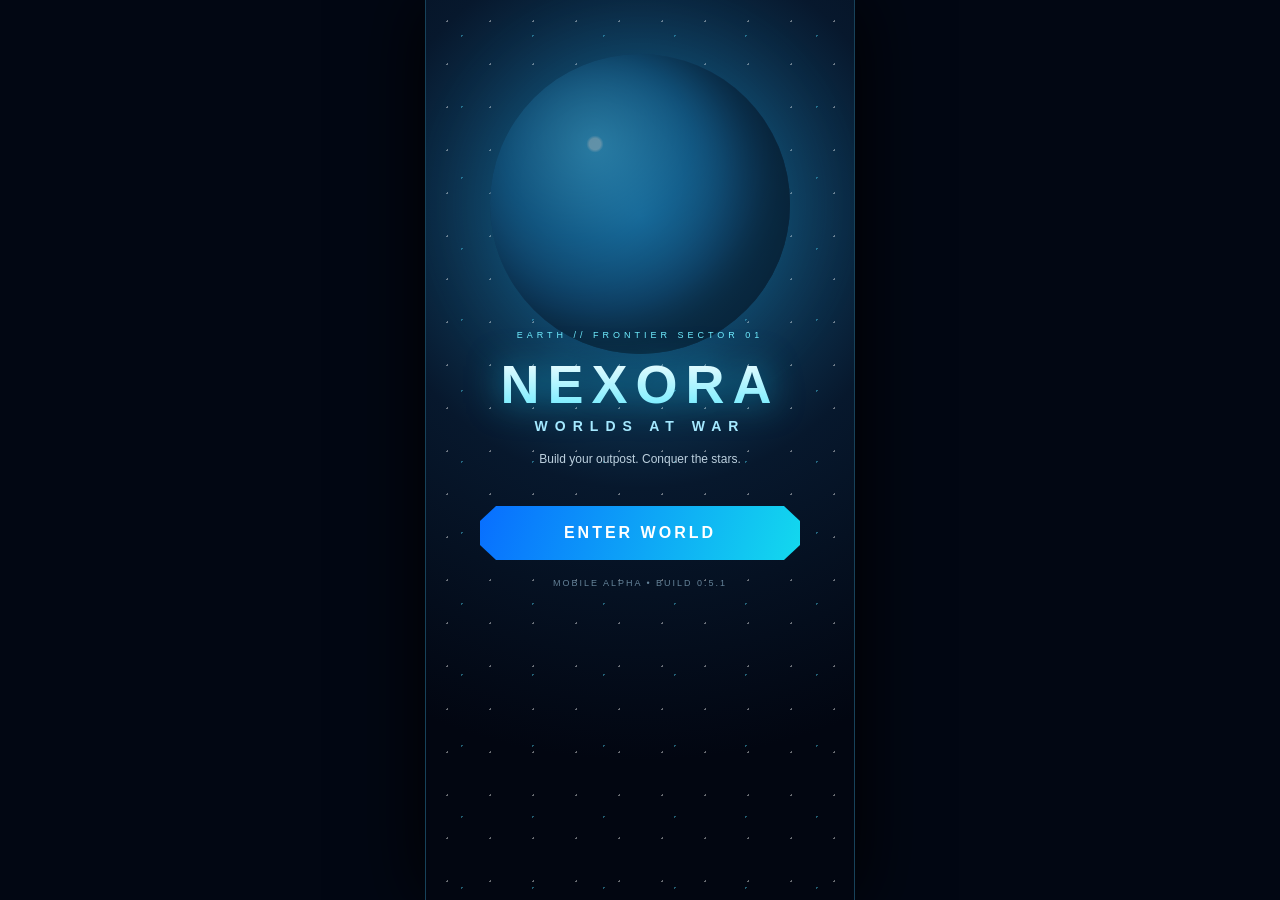
==== commit e1d3d6fb: "fix: expose Moon mission button directly on mobile HUD" ====
--- a/index.html
+++ b/index.html
@@ -1 +1 @@
-<!doctype html><html lang="en"><head><meta charset="utf-8"><meta name="viewport" content="width=device-width,initial-scale=1,maximum-scale=1,user-scalable=no"><meta name="theme-color" content="#04111f"><title>NEXORA: Worlds at War</title><link rel="stylesheet" href="web/style.css?v=6"><link rel="stylesheet" href="web/orbital.css?v=6"><link rel="stylesheet" href="web/luna.css?v=6"></head><body><main id="app"><section id="menu" class="screen active"><div class="stars"></div><div class="hero"><div class="eyebrow">EARTH // FRONTIER SECTOR 01</div><h1>NEXORA</h1><h2>WORLDS AT WAR</h2><p>Build your outpost. Conquer the stars.</p><button id="play" class="primary">ENTER WORLD</button><div class="version">MOBILE ALPHA • BUILD 0.5</div></div></section><section id="game" class="screen"><header class="hud"><div class="identity"><b>NEXORA</b><small id="locationLabel">EARTH • AURORA ISLAND</small></div><div class="resources"><span>⚙ <b id="metal">120</b></span><span>⚡ <b id="energy">80</b></span><span>◈ <b id="credits">250</b></span></div></header><div id="world"><div class="sun"></div><div class="cloud c1"></div><div class="cloud c2"></div><div class="sea"></div><div class="farIsland"></div><div class="island"><div class="path"></div><div class="rock r1"></div><div class="rock r2"></div><div class="rock r3"></div><div class="tree t1"><i></i></div><div class="tree t2"><i></i></div><div class="tree t3"><i></i></div><div id="deposit" class="deposit"><i></i><b>METAL</b></div><div id="outpost" class="outpost hidden"><i></i><em></em><strong>OUTPOST</strong></div><div id="generator" class="generator hidden"><i></i><strong>GENERATOR</strong></div><div id="spaceport" class="spaceport hidden"><i></i><em></em><strong>SPACEPORT</strong></div><div id="rocket" class="rocket hidden"><i></i><em></em><strong>NXR-01</strong></div><div id="player" class="player"><div class="backpack"></div><div class="helmet"><i></i></div><div class="body"><i></i></div><div class="legs"></div></div></div><div id="mission" class="mission"><span>MISSION 01</span><b>Establish an Earth Outpost</b><small>Gather resources and deploy your first base.</small></div><div id="toast" class="toast">Welcome to Aurora Island</div><div class="radar"><i></i><span>01</span></div><button id="tech" class="techButton hidden">RESEARCH</button></div><div class="controls"><div id="stick" class="stick"><div id="knob" class="knob"></div></div><div class="actions"><button id="scan"><i>⌁</i>SCAN</button><button id="gather"><i>⚙</i>GATHER</button><button id="build" class="build"><i>⌂</i>BUILD</button></div></div><div id="buildPanel" class="panel hidden"><div class="panelHead"><div><small>CONSTRUCTION</small><b>BASE MODULES</b></div><button id="closeBuild">×</button></div><div class="buildGrid"><div class="card"><div class="buildingIcon">⌂</div><div><b>EARTH OUTPOST</b><small>Command & storage</small><span>⚙ 60 • ⚡ 30</span></div><button id="place">DEPLOY</button></div><div class="card locked" id="generatorCard"><div class="buildingIcon">ϟ</div><div><b>ENERGY CORE</b><small>Unlock after Outpost</small><span>⚙ 45 • ◈ 50</span></div><button id="placeGenerator">BUILD</button></div><div class="card locked" id="spaceportCard"><div class="buildingIcon">▲</div><div><b>SPACEPORT</b><small>Requires Rocketry research</small><span>⚙ 100 • ⚡ 80</span></div><button id="placeSpaceport">BUILD</button></div></div></div><div id="researchPanel" class="panel hidden"><div class="panelHead"><div><small>TECHNOLOGY</small><b>ORBITAL PROGRAM</b></div><button id="closeResearch">×</button></div><div class="buildGrid"><div class="card" id="rocketryCard"><div class="buildingIcon">✦</div><div><b>ROCKETRY I</b><small>Unlock Spaceport & NXR-01</small><span>◈ 120 • ⚡ 60</span></div><button id="researchRocketry">RESEARCH</button></div><div class="card locked" id="launchCard"><div class="buildingIcon">↑</div><div><b>NXR-01 LAUNCH</b><small>First orbital mission</small><span>⚙ 80 • ⚡ 100</span></div><button id="launchRocket">LAUNCH</button></div><div class="card locked" id="lunarCard"><div class="buildingIcon">☾</div><div><b>LUNAR PROGRAM</b><small>Unlock after Earth orbit</small><span>◈ 180 • ⚡ 120</span></div><button id="researchLunar">UNLOCK</button></div></div></div><div id="orbitPanel" class="orbitPanel hidden"><div class="planet"></div><div class="orbitLine"></div><div class="ship">▲</div><small>EARTH ORBIT • 220 KM</small><b>ORBIT ACHIEVED</b><p>Aurora Base has entered the Space Age.</p><button id="moonMission">OPEN LUNAR PROGRAM</button><button id="returnEarth">RETURN TO BASE</button></div><div id="moonPanel" class="orbitPanel moonPanel hidden"><div class="moon"></div><div class="ship lunarShip">▲</div><small>DESTINATION • LUNA</small><b>MOON MISSION</b><p>Prepare the first NEXORA expedition beyond Earth orbit.</p><div class="lunarStats"><span>384,400 KM</span><span>MISSION 02</span><span id="lunarState">LOCKED</span></div><button id="landMoon">LAND ON LUNA</button><button id="returnOrbit">RETURN TO ORBIT</button></div><div id="lunaSurface" class="lunaSurface hidden"><div class="earthRise"></div><div class="lunaHorizon"></div><div class="crater cA"></div><div class="crater cB"></div><div class="lander"><i></i><b>NXR-L1</b></div><div class="lunaAstronaut"><i></i></div><div id="lunaBase" class="lunaBase hidden"><i></i><b>LUNA-01</b></div><div class="lunaHud"><small>MISSION 02 • LUNAR SOUTH REGION</small><b>FIRST FOOTPRINT</b><p>Establish humanity's first NEXORA lunar outpost.</p><button id="deployLunaBase">DEPLOY LUNA-01</button><button id="leaveMoon">RETURN TO ORBIT</button></div></div></section></main><script src="web/game.js?v=6"></script></body></html>+<!doctype html><html lang="en"><head><meta charset="utf-8"><meta name="viewport" content="width=device-width,initial-scale=1,maximum-scale=1,user-scalable=no"><meta name="theme-color" content="#04111f"><title>NEXORA: Worlds at War</title><link rel="stylesheet" href="web/style.css?v=7"><link rel="stylesheet" href="web/orbital.css?v=7"><link rel="stylesheet" href="web/luna.css?v=7"><style>#moonQuick{position:fixed;right:18px;top:116px;z-index:80;padding:13px 16px;border:1px solid #63e8ff;border-radius:16px;background:linear-gradient(135deg,#0863c9,#08c9e9);color:white;font-weight:900;letter-spacing:1px;box-shadow:0 0 24px #00d9ff88}#moonQuick small{display:block;font-size:8px;opacity:.8;letter-spacing:2px}</style></head><body><main id="app"><section id="menu" class="screen active"><div class="stars"></div><div class="hero"><div class="eyebrow">EARTH // FRONTIER SECTOR 01</div><h1>NEXORA</h1><h2>WORLDS AT WAR</h2><p>Build your outpost. Conquer the stars.</p><button id="play" class="primary">ENTER WORLD</button><div class="version">MOBILE ALPHA • BUILD 0.5.1</div></div></section><section id="game" class="screen"><header class="hud"><div class="identity"><b>NEXORA</b><small id="locationLabel">EARTH • AURORA ISLAND</small></div><div class="resources"><span>⚙ <b id="metal">120</b></span><span>⚡ <b id="energy">80</b></span><span>◈ <b id="credits">250</b></span></div></header><button id="moonQuick"><small>MISSION 02</small>🌕 FLY TO MOON</button><div id="world"><div class="sun"></div><div class="cloud c1"></div><div class="cloud c2"></div><div class="sea"></div><div class="farIsland"></div><div class="island"><div class="path"></div><div class="rock r1"></div><div class="rock r2"></div><div class="rock r3"></div><div class="tree t1"><i></i></div><div class="tree t2"><i></i></div><div class="tree t3"><i></i></div><div id="deposit" class="deposit"><i></i><b>METAL</b></div><div id="outpost" class="outpost hidden"><i></i><em></em><strong>OUTPOST</strong></div><div id="generator" class="generator hidden"><i></i><strong>GENERATOR</strong></div><div id="spaceport" class="spaceport hidden"><i></i><em></em><strong>SPACEPORT</strong></div><div id="rocket" class="rocket hidden"><i></i><em></em><strong>NXR-01</strong></div><div id="player" class="player"><div class="backpack"></div><div class="helmet"><i></i></div><div class="body"><i></i></div><div class="legs"></div></div></div><div id="mission" class="mission"><span>MISSION 01</span><b>Establish an Earth Outpost</b><small>Gather resources and deploy your first base.</small></div><div id="toast" class="toast">Welcome to Aurora Island</div><div class="radar"><i></i><span>01</span></div><button id="tech" class="techButton hidden">RESEARCH</button></div><div class="controls"><div id="stick" class="stick"><div id="knob" class="knob"></div></div><div class="actions"><button id="scan"><i>⌁</i>SCAN</button><button id="gather"><i>⚙</i>GATHER</button><button id="build" class="build"><i>⌂</i>BUILD</button></div></div><div id="buildPanel" class="panel hidden"></div><div id="researchPanel" class="panel hidden"></div><div id="orbitPanel" class="orbitPanel hidden"><div class="planet"></div><div class="orbitLine"></div><div class="ship">▲</div><small>EARTH ORBIT • 220 KM</small><b>ORBIT ACHIEVED</b><p>NXR-01 is ready for lunar transfer.</p><button id="moonMission">START LUNAR TRANSFER</button><button id="returnEarth">RETURN TO BASE</button></div><div id="moonPanel" class="orbitPanel moonPanel hidden"><div class="moon"></div><div class="ship lunarShip">▲</div><small>DESTINATION • LUNA</small><b>MOON APPROACH</b><p>NXR-L1 has reached lunar orbit. Begin descent.</p><div class="lunarStats"><span>384,400 KM</span><span>MISSION 02</span><span id="lunarState">READY</span></div><button id="landMoon">LAND ON LUNA</button><button id="returnOrbit">RETURN TO ORBIT</button></div><div id="lunaSurface" class="lunaSurface hidden"><div class="earthRise"></div><div class="lunaHorizon"></div><div class="crater cA"></div><div class="crater cB"></div><div class="lander"><i></i><b>NXR-L1</b></div><div class="lunaAstronaut"><i></i></div><div id="lunaBase" class="lunaBase hidden"><i></i><b>LUNA-01</b></div><div class="lunaHud"><small>MISSION 02 • LUNAR SOUTH REGION</small><b>TOUCHDOWN CONFIRMED</b><p>Deploy the first permanent NEXORA lunar outpost.</p><button id="deployLunaBase">DEPLOY LUNA-01</button><button id="leaveMoon">RETURN TO ORBIT</button></div></div></section></main><script src="web/game.js?v=7"></script></body></html>
--- a/web/luna.css
+++ b/web/luna.css
@@ -0,0 +1 @@
+.lunaSurface{position:absolute;z-index:120;inset:0;overflow:hidden;background:radial-gradient(circle at 78% 12%,#172239 0,#070b14 34%,#010205 72%);color:#fff}.lunaSurface:before{content:'';position:absolute;inset:0;background-image:radial-gradient(#fff 1px,transparent 1px);background-size:37px 37px;opacity:.28}.earthRise{position:absolute;width:72px;height:72px;border-radius:50%;right:12%;top:10%;background:radial-gradient(circle at 35% 30%,#d9ffff 0,#4fc9ef 17%,#176eb3 45%,#0b315e 67%);box-shadow:0 0 28px #48c9ff99}.lunaHorizon{position:absolute;left:-15%;right:-15%;bottom:-15%;height:66%;border-radius:50% 50% 0 0;background:radial-gradient(ellipse at 48% 8%,#b9bdc4 0,#777c86 22%,#454a54 49%,#252933 75%);box-shadow:inset 0 18px 40px #e9f3ff18}.crater{position:absolute;border-radius:50%;border:3px solid #656b75;background:#33384388;box-shadow:inset 7px 8px 14px #16191f}.cA{width:92px;height:32px;left:8%;bottom:18%}.cB{width:130px;height:42px;right:3%;bottom:28%}.lander{position:absolute;left:18%;bottom:29%;width:78px;height:70px;z-index:4;text-align:center}.lander i{display:block;margin:auto;width:46px;height:45px;background:linear-gradient(135deg,#f1f5f7,#77818b);clip-path:polygon(25% 0,75% 0,100% 75%,78% 75%,68% 100%,58% 75%,42% 75%,32% 100%,22% 75%,0 75%);box-shadow:0 0 18px #72ddff}.lander b{font-size:8px;color:#9defff}.lunaAstronaut{position:absolute;left:54%;bottom:30%;width:24px;height:50px;z-index:5}.lunaAstronaut:before{content:'';display:block;margin:auto;width:22px;height:22px;border-radius:50%;background:linear-gradient(145deg,#fff,#9ea8b2);box-shadow:inset 0 0 0 5px #16293a,0 0 12px #7deaff}.lunaAstronaut i{display:block;margin:0 auto;width:18px;height:25px;background:#e7edf1;border-radius:6px}.lunaBase{position:absolute;right:14%;bottom:31%;z-index:5;width:105px;height:55px;border:2px solid #5eeaff;background:linear-gradient(145deg,#b9c5ca,#334553);clip-path:polygon(12% 0,88% 0,100% 72%,80% 100%,20% 100%,0 72%);box-shadow:0 0 24px #35dfff88}.lunaBase i{position:absolute;width:28px;height:28px;border-radius:50%;left:37px;top:10px;background:#163a50;border:2px solid #8cf4ff}.lunaBase b{position:absolute;bottom:-15px;left:26px;font-size:8px;color:#91efff}.lunaHud{position:absolute;z-index:8;left:12px;right:12px;bottom:max(20px,env(safe-area-inset-bottom));padding:14px;background:linear-gradient(135deg,#07101de8,#102c3ee8);border:1px solid #53dfffa0;backdrop-filter:blur(10px);clip-path:polygon(0 0,96% 0,100% 18%,100% 100%,4% 100%,0 82%)}.lunaHud small{color:#62e9ff;font-size:8px;letter-spacing:2px}.lunaHud b{display:block;margin-top:4px;font-size:20px;letter-spacing:2px}.lunaHud p{font-size:10px;color:#bac9d4}.lunaHud button{padding:11px 13px;margin-right:6px;background:linear-gradient(90deg,#0877c8,#12d7e7);font-size:9px;font-weight:900}.lunaBase.online{animation:lunaOnline .8s ease-out}@keyframes lunaOnline{0%{transform:scale(.4);opacity:0}70%{transform:scale(1.1)}100%{transform:scale(1);opacity:1}}
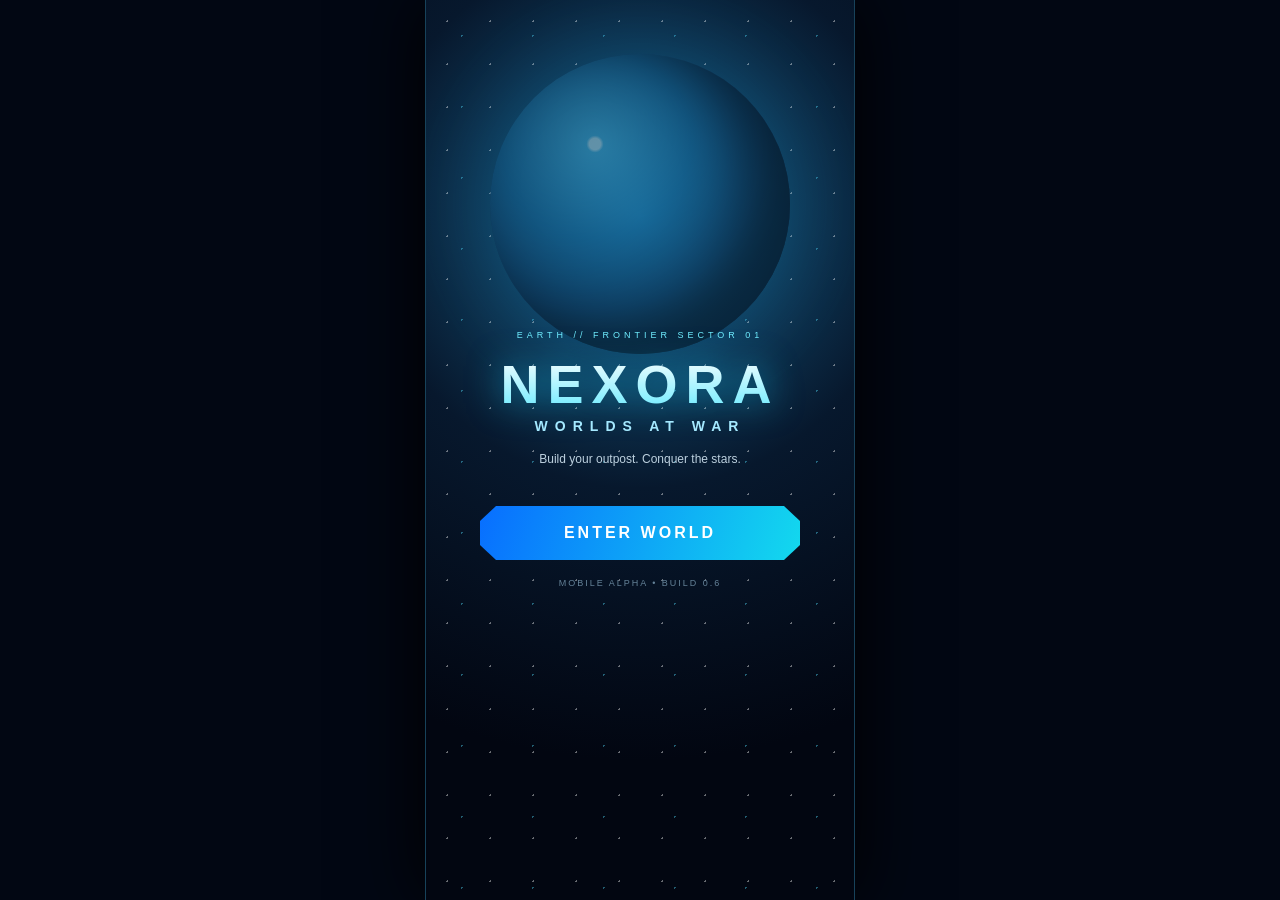
==== commit e398185d: "feat: begin Build 0.6 lunar resource gameplay" ====
--- a/index.html
+++ b/index.html
@@ -1 +1 @@
-<!doctype html><html lang="en"><head><meta charset="utf-8"><meta name="viewport" content="width=device-width,initial-scale=1,maximum-scale=1,user-scalable=no"><meta name="theme-color" content="#04111f"><title>NEXORA: Worlds at War</title><link rel="stylesheet" href="web/style.css?v=7"><link rel="stylesheet" href="web/orbital.css?v=7"><link rel="stylesheet" href="web/luna.css?v=7"><style>#moonQuick{position:fixed;right:18px;top:116px;z-index:80;padding:13px 16px;border:1px solid #63e8ff;border-radius:16px;background:linear-gradient(135deg,#0863c9,#08c9e9);color:white;font-weight:900;letter-spacing:1px;box-shadow:0 0 24px #00d9ff88}#moonQuick small{display:block;font-size:8px;opacity:.8;letter-spacing:2px}</style></head><body><main id="app"><section id="menu" class="screen active"><div class="stars"></div><div class="hero"><div class="eyebrow">EARTH // FRONTIER SECTOR 01</div><h1>NEXORA</h1><h2>WORLDS AT WAR</h2><p>Build your outpost. Conquer the stars.</p><button id="play" class="primary">ENTER WORLD</button><div class="version">MOBILE ALPHA • BUILD 0.5.1</div></div></section><section id="game" class="screen"><header class="hud"><div class="identity"><b>NEXORA</b><small id="locationLabel">EARTH • AURORA ISLAND</small></div><div class="resources"><span>⚙ <b id="metal">120</b></span><span>⚡ <b id="energy">80</b></span><span>◈ <b id="credits">250</b></span></div></header><button id="moonQuick"><small>MISSION 02</small>🌕 FLY TO MOON</button><div id="world"><div class="sun"></div><div class="cloud c1"></div><div class="cloud c2"></div><div class="sea"></div><div class="farIsland"></div><div class="island"><div class="path"></div><div class="rock r1"></div><div class="rock r2"></div><div class="rock r3"></div><div class="tree t1"><i></i></div><div class="tree t2"><i></i></div><div class="tree t3"><i></i></div><div id="deposit" class="deposit"><i></i><b>METAL</b></div><div id="outpost" class="outpost hidden"><i></i><em></em><strong>OUTPOST</strong></div><div id="generator" class="generator hidden"><i></i><strong>GENERATOR</strong></div><div id="spaceport" class="spaceport hidden"><i></i><em></em><strong>SPACEPORT</strong></div><div id="rocket" class="rocket hidden"><i></i><em></em><strong>NXR-01</strong></div><div id="player" class="player"><div class="backpack"></div><div class="helmet"><i></i></div><div class="body"><i></i></div><div class="legs"></div></div></div><div id="mission" class="mission"><span>MISSION 01</span><b>Establish an Earth Outpost</b><small>Gather resources and deploy your first base.</small></div><div id="toast" class="toast">Welcome to Aurora Island</div><div class="radar"><i></i><span>01</span></div><button id="tech" class="techButton hidden">RESEARCH</button></div><div class="controls"><div id="stick" class="stick"><div id="knob" class="knob"></div></div><div class="actions"><button id="scan"><i>⌁</i>SCAN</button><button id="gather"><i>⚙</i>GATHER</button><button id="build" class="build"><i>⌂</i>BUILD</button></div></div><div id="buildPanel" class="panel hidden"></div><div id="researchPanel" class="panel hidden"></div><div id="orbitPanel" class="orbitPanel hidden"><div class="planet"></div><div class="orbitLine"></div><div class="ship">▲</div><small>EARTH ORBIT • 220 KM</small><b>ORBIT ACHIEVED</b><p>NXR-01 is ready for lunar transfer.</p><button id="moonMission">START LUNAR TRANSFER</button><button id="returnEarth">RETURN TO BASE</button></div><div id="moonPanel" class="orbitPanel moonPanel hidden"><div class="moon"></div><div class="ship lunarShip">▲</div><small>DESTINATION • LUNA</small><b>MOON APPROACH</b><p>NXR-L1 has reached lunar orbit. Begin descent.</p><div class="lunarStats"><span>384,400 KM</span><span>MISSION 02</span><span id="lunarState">READY</span></div><button id="landMoon">LAND ON LUNA</button><button id="returnOrbit">RETURN TO ORBIT</button></div><div id="lunaSurface" class="lunaSurface hidden"><div class="earthRise"></div><div class="lunaHorizon"></div><div class="crater cA"></div><div class="crater cB"></div><div class="lander"><i></i><b>NXR-L1</b></div><div class="lunaAstronaut"><i></i></div><div id="lunaBase" class="lunaBase hidden"><i></i><b>LUNA-01</b></div><div class="lunaHud"><small>MISSION 02 • LUNAR SOUTH REGION</small><b>TOUCHDOWN CONFIRMED</b><p>Deploy the first permanent NEXORA lunar outpost.</p><button id="deployLunaBase">DEPLOY LUNA-01</button><button id="leaveMoon">RETURN TO ORBIT</button></div></div></section></main><script src="web/game.js?v=7"></script></body></html>+<!doctype html><html lang="en"><head><meta charset="utf-8"><meta name="viewport" content="width=device-width,initial-scale=1,maximum-scale=1,user-scalable=no"><meta name="theme-color" content="#04111f"><title>NEXORA: Worlds at War</title><link rel="stylesheet" href="web/style.css?v=8"><link rel="stylesheet" href="web/orbital.css?v=8"><link rel="stylesheet" href="web/luna.css?v=8"><style>#moonQuick{position:fixed;right:18px;top:116px;z-index:80;padding:13px 16px;border:1px solid #63e8ff;border-radius:16px;background:linear-gradient(135deg,#0863c9,#08c9e9);color:white;font-weight:900;letter-spacing:1px;box-shadow:0 0 24px #00d9ff88}#moonQuick small{display:block;font-size:8px;opacity:.8;letter-spacing:2px}</style></head><body><main id="app"><section id="menu" class="screen active"><div class="stars"></div><div class="hero"><div class="eyebrow">EARTH // FRONTIER SECTOR 01</div><h1>NEXORA</h1><h2>WORLDS AT WAR</h2><p>Build your outpost. Conquer the stars.</p><button id="play" class="primary">ENTER WORLD</button><div class="version">MOBILE ALPHA • BUILD 0.6</div></div></section><section id="game" class="screen"><header class="hud"><div class="identity"><b>NEXORA</b><small id="locationLabel">EARTH • AURORA ISLAND</small></div><div class="resources"><span>⚙ <b id="metal">120</b></span><span>⚡ <b id="energy">80</b></span><span>◈ <b id="credits">250</b></span><span id="he3Hud" class="hidden">☢ <b id="he3">0</b></span></div></header><button id="moonQuick"><small>MISSION 02</small>🌕 FLY TO MOON</button><div id="world"><div class="sun"></div><div class="cloud c1"></div><div class="cloud c2"></div><div class="sea"></div><div class="farIsland"></div><div class="island"><div class="path"></div><div class="rock r1"></div><div class="rock r2"></div><div class="rock r3"></div><div id="player" class="player"><div class="backpack"></div><div class="helmet"><i></i></div><div class="body"><i></i></div><div class="legs"></div></div></div><div id="mission" class="mission"><span>MISSION 01</span><b>Explore Aurora Island</b><small>Prepare for the Lunar Frontier.</small></div><div id="toast" class="toast">Welcome to Aurora Island</div></div><div id="orbitPanel" class="orbitPanel hidden"><div class="planet"></div><div class="orbitLine"></div><div class="ship">▲</div><small>EARTH ORBIT • 220 KM</small><b>ORBIT ACHIEVED</b><p>NXR-01 is ready for lunar transfer.</p><button id="moonMission">START LUNAR TRANSFER</button><button id="returnEarth">RETURN TO BASE</button></div><div id="moonPanel" class="orbitPanel moonPanel hidden"><div class="moon"></div><div class="ship lunarShip">▲</div><small>DESTINATION • LUNA</small><b>MOON APPROACH</b><p>NXR-L1 has reached lunar orbit. Begin descent.</p><div class="lunarStats"><span>384,400 KM</span><span>MISSION 02</span><span>READY</span></div><button id="landMoon">LAND ON LUNA</button><button id="returnOrbit">RETURN TO ORBIT</button></div><div id="lunaSurface" class="lunaSurface hidden"><div class="earthRise"></div><div class="lunaHorizon"></div><div class="crater cA"></div><div class="crater cB"></div><div class="lander"><i></i><b>NXR-L1</b></div><div id="he3Deposit" class="he3Deposit"><i></i><b>HE-3</b></div><div class="lunaAstronaut"><i></i></div><div id="lunaBase" class="lunaBase hidden"><i></i><b>LUNA-01</b></div><div class="lunaHud"><small>MISSION 02 • LUNAR SOUTH REGION</small><b id="lunaTitle">LUNAR FRONTIER</b><p id="lunaText">Scan the surface and locate Helium-3.</p><div class="lunaActions"><button id="scanMoon">SCAN SURFACE</button><button id="mineMoon" disabled>MINE HE-3</button><button id="deployLunaBase" disabled>BUILD LUNA-01</button></div><button id="leaveMoon">RETURN TO ORBIT</button></div></div></section></main><script src="web/game.js?v=8"></script></body></html>
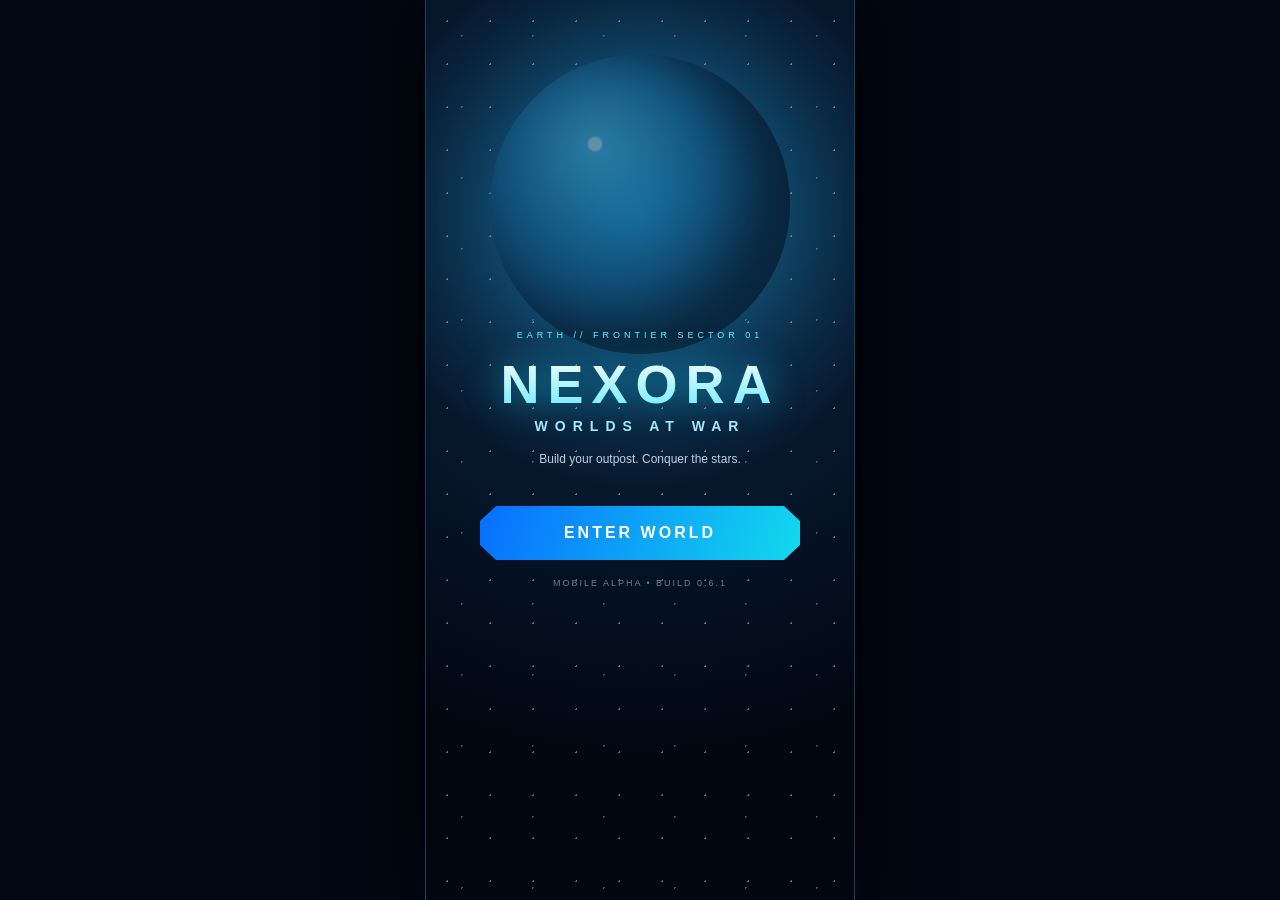
==== commit 68b31cc9: "fix: restore mobile joystick markup and bump Build 0.6.1 assets" ====
--- a/index.html
+++ b/index.html
@@ -1 +1 @@
-<!doctype html><html lang="en"><head><meta charset="utf-8"><meta name="viewport" content="width=device-width,initial-scale=1,maximum-scale=1,user-scalable=no"><meta name="theme-color" content="#04111f"><title>NEXORA: Worlds at War</title><link rel="stylesheet" href="web/style.css?v=8"><link rel="stylesheet" href="web/orbital.css?v=8"><link rel="stylesheet" href="web/luna.css?v=8"><style>#moonQuick{position:fixed;right:18px;top:116px;z-index:80;padding:13px 16px;border:1px solid #63e8ff;border-radius:16px;background:linear-gradient(135deg,#0863c9,#08c9e9);color:white;font-weight:900;letter-spacing:1px;box-shadow:0 0 24px #00d9ff88}#moonQuick small{display:block;font-size:8px;opacity:.8;letter-spacing:2px}</style></head><body><main id="app"><section id="menu" class="screen active"><div class="stars"></div><div class="hero"><div class="eyebrow">EARTH // FRONTIER SECTOR 01</div><h1>NEXORA</h1><h2>WORLDS AT WAR</h2><p>Build your outpost. Conquer the stars.</p><button id="play" class="primary">ENTER WORLD</button><div class="version">MOBILE ALPHA • BUILD 0.6</div></div></section><section id="game" class="screen"><header class="hud"><div class="identity"><b>NEXORA</b><small id="locationLabel">EARTH • AURORA ISLAND</small></div><div class="resources"><span>⚙ <b id="metal">120</b></span><span>⚡ <b id="energy">80</b></span><span>◈ <b id="credits">250</b></span><span id="he3Hud" class="hidden">☢ <b id="he3">0</b></span></div></header><button id="moonQuick"><small>MISSION 02</small>🌕 FLY TO MOON</button><div id="world"><div class="sun"></div><div class="cloud c1"></div><div class="cloud c2"></div><div class="sea"></div><div class="farIsland"></div><div class="island"><div class="path"></div><div class="rock r1"></div><div class="rock r2"></div><div class="rock r3"></div><div id="player" class="player"><div class="backpack"></div><div class="helmet"><i></i></div><div class="body"><i></i></div><div class="legs"></div></div></div><div id="mission" class="mission"><span>MISSION 01</span><b>Explore Aurora Island</b><small>Prepare for the Lunar Frontier.</small></div><div id="toast" class="toast">Welcome to Aurora Island</div></div><div id="orbitPanel" class="orbitPanel hidden"><div class="planet"></div><div class="orbitLine"></div><div class="ship">▲</div><small>EARTH ORBIT • 220 KM</small><b>ORBIT ACHIEVED</b><p>NXR-01 is ready for lunar transfer.</p><button id="moonMission">START LUNAR TRANSFER</button><button id="returnEarth">RETURN TO BASE</button></div><div id="moonPanel" class="orbitPanel moonPanel hidden"><div class="moon"></div><div class="ship lunarShip">▲</div><small>DESTINATION • LUNA</small><b>MOON APPROACH</b><p>NXR-L1 has reached lunar orbit. Begin descent.</p><div class="lunarStats"><span>384,400 KM</span><span>MISSION 02</span><span>READY</span></div><button id="landMoon">LAND ON LUNA</button><button id="returnOrbit">RETURN TO ORBIT</button></div><div id="lunaSurface" class="lunaSurface hidden"><div class="earthRise"></div><div class="lunaHorizon"></div><div class="crater cA"></div><div class="crater cB"></div><div class="lander"><i></i><b>NXR-L1</b></div><div id="he3Deposit" class="he3Deposit"><i></i><b>HE-3</b></div><div class="lunaAstronaut"><i></i></div><div id="lunaBase" class="lunaBase hidden"><i></i><b>LUNA-01</b></div><div class="lunaHud"><small>MISSION 02 • LUNAR SOUTH REGION</small><b id="lunaTitle">LUNAR FRONTIER</b><p id="lunaText">Scan the surface and locate Helium-3.</p><div class="lunaActions"><button id="scanMoon">SCAN SURFACE</button><button id="mineMoon" disabled>MINE HE-3</button><button id="deployLunaBase" disabled>BUILD LUNA-01</button></div><button id="leaveMoon">RETURN TO ORBIT</button></div></div></section></main><script src="web/game.js?v=8"></script></body></html>+<!doctype html><html lang="en"><head><meta charset="utf-8"><meta name="viewport" content="width=device-width,initial-scale=1,maximum-scale=1,user-scalable=no"><meta name="theme-color" content="#04111f"><title>NEXORA: Worlds at War</title><link rel="stylesheet" href="web/style.css?v=9"><link rel="stylesheet" href="web/orbital.css?v=9"><link rel="stylesheet" href="web/luna.css?v=9"><style>#moonQuick{position:fixed;right:18px;top:116px;z-index:80;padding:13px 16px;border:1px solid #63e8ff;border-radius:16px;background:linear-gradient(135deg,#0863c9,#08c9e9);color:white;font-weight:900;letter-spacing:1px;box-shadow:0 0 24px #00d9ff88}#moonQuick small{display:block;font-size:8px;opacity:.8;letter-spacing:2px}</style></head><body><main id="app"><section id="menu" class="screen active"><div class="stars"></div><div class="hero"><div class="eyebrow">EARTH // FRONTIER SECTOR 01</div><h1>NEXORA</h1><h2>WORLDS AT WAR</h2><p>Build your outpost. Conquer the stars.</p><button id="play" class="primary">ENTER WORLD</button><div class="version">MOBILE ALPHA • BUILD 0.6.1</div></div></section><section id="game" class="screen"><header class="hud"><div class="identity"><b>NEXORA</b><small id="locationLabel">EARTH • AURORA ISLAND</small></div><div class="resources"><span>⚙ <b id="metal">120</b></span><span>⚡ <b id="energy">80</b></span><span>◈ <b id="credits">250</b></span><span id="he3Hud" class="hidden">☢ <b id="he3">0</b></span></div></header><button id="moonQuick"><small>MISSION 02</small>🌕 FLY TO MOON</button><div id="world"><div class="sun"></div><div class="cloud c1"></div><div class="cloud c2"></div><div class="sea"></div><div class="farIsland"></div><div class="island"><div class="path"></div><div class="rock r1"></div><div class="rock r2"></div><div class="rock r3"></div><div id="player" class="player"><div class="backpack"></div><div class="helmet"><i></i></div><div class="body"><i></i></div><div class="legs"></div></div></div><div id="mission" class="mission"><span>MISSION 01</span><b>Explore Aurora Island</b><small>Prepare for the Lunar Frontier.</small></div><div id="toast" class="toast">Welcome to Aurora Island</div></div><div class="controls"><div id="stick" class="stick"><div id="knob" class="knob"></div></div><div class="actions"><button id="scan"><i>⌁</i>SCAN</button><button id="gather"><i>⚙</i>GATHER</button><button id="build" class="build"><i>⌂</i>BUILD</button></div></div><div id="orbitPanel" class="orbitPanel hidden"><div class="planet"></div><div class="orbitLine"></div><div class="ship">▲</div><small>EARTH ORBIT • 220 KM</small><b>ORBIT ACHIEVED</b><p>NXR-01 is ready for lunar transfer.</p><button id="moonMission">START LUNAR TRANSFER</button><button id="returnEarth">RETURN TO BASE</button></div><div id="moonPanel" class="orbitPanel moonPanel hidden"><div class="moon"></div><div class="ship lunarShip">▲</div><small>DESTINATION • LUNA</small><b>MOON APPROACH</b><p>NXR-L1 has reached lunar orbit. Begin descent.</p><div class="lunarStats"><span>384,400 KM</span><span>MISSION 02</span><span>READY</span></div><button id="landMoon">LAND ON LUNA</button><button id="returnOrbit">RETURN TO ORBIT</button></div><div id="lunaSurface" class="lunaSurface hidden"><div class="earthRise"></div><div class="lunaHorizon"></div><div class="crater cA"></div><div class="crater cB"></div><div class="lander"><i></i><b>NXR-L1</b></div><div id="he3Deposit" class="he3Deposit"><i></i><b>HE-3</b></div><div class="lunaAstronaut"><i></i></div><div id="lunaBase" class="lunaBase hidden"><i></i><b>LUNA-01</b></div><div class="lunaHud"><small>MISSION 02 • LUNAR SOUTH REGION</small><b id="lunaTitle">LUNAR FRONTIER</b><p id="lunaText">Scan the surface and locate Helium-3.</p><div class="lunaActions"><button id="scanMoon">SCAN SURFACE</button><button id="mineMoon" disabled>MINE HE-3</button><button id="deployLunaBase" disabled>BUILD LUNA-01</button></div><button id="leaveMoon">RETURN TO ORBIT</button></div></div></section></main><script src="web/game.js?v=9"></script></body></html>
--- a/web/luna.css
+++ b/web/luna.css
@@ -1 +1 @@
-.lunaSurface{position:absolute;z-index:120;inset:0;overflow:hidden;background:radial-gradient(circle at 78% 12%,#172239 0,#070b14 34%,#010205 72%);color:#fff}.lunaSurface:before{content:'';position:absolute;inset:0;background-image:radial-gradient(#fff 1px,transparent 1px);background-size:37px 37px;opacity:.28}.earthRise{position:absolute;width:72px;height:72px;border-radius:50%;right:12%;top:10%;background:radial-gradient(circle at 35% 30%,#d9ffff 0,#4fc9ef 17%,#176eb3 45%,#0b315e 67%);box-shadow:0 0 28px #48c9ff99}.lunaHorizon{position:absolute;left:-15%;right:-15%;bottom:-15%;height:66%;border-radius:50% 50% 0 0;background:radial-gradient(ellipse at 48% 8%,#b9bdc4 0,#777c86 22%,#454a54 49%,#252933 75%);box-shadow:inset 0 18px 40px #e9f3ff18}.crater{position:absolute;border-radius:50%;border:3px solid #656b75;background:#33384388;box-shadow:inset 7px 8px 14px #16191f}.cA{width:92px;height:32px;left:8%;bottom:18%}.cB{width:130px;height:42px;right:3%;bottom:28%}.lander{position:absolute;left:18%;bottom:29%;width:78px;height:70px;z-index:4;text-align:center}.lander i{display:block;margin:auto;width:46px;height:45px;background:linear-gradient(135deg,#f1f5f7,#77818b);clip-path:polygon(25% 0,75% 0,100% 75%,78% 75%,68% 100%,58% 75%,42% 75%,32% 100%,22% 75%,0 75%);box-shadow:0 0 18px #72ddff}.lander b{font-size:8px;color:#9defff}.lunaAstronaut{position:absolute;left:54%;bottom:30%;width:24px;height:50px;z-index:5}.lunaAstronaut:before{content:'';display:block;margin:auto;width:22px;height:22px;border-radius:50%;background:linear-gradient(145deg,#fff,#9ea8b2);box-shadow:inset 0 0 0 5px #16293a,0 0 12px #7deaff}.lunaAstronaut i{display:block;margin:0 auto;width:18px;height:25px;background:#e7edf1;border-radius:6px}.lunaBase{position:absolute;right:14%;bottom:31%;z-index:5;width:105px;height:55px;border:2px solid #5eeaff;background:linear-gradient(145deg,#b9c5ca,#334553);clip-path:polygon(12% 0,88% 0,100% 72%,80% 100%,20% 100%,0 72%);box-shadow:0 0 24px #35dfff88}.lunaBase i{position:absolute;width:28px;height:28px;border-radius:50%;left:37px;top:10px;background:#163a50;border:2px solid #8cf4ff}.lunaBase b{position:absolute;bottom:-15px;left:26px;font-size:8px;color:#91efff}.lunaHud{position:absolute;z-index:8;left:12px;right:12px;bottom:max(20px,env(safe-area-inset-bottom));padding:14px;background:linear-gradient(135deg,#07101de8,#102c3ee8);border:1px solid #53dfffa0;backdrop-filter:blur(10px);clip-path:polygon(0 0,96% 0,100% 18%,100% 100%,4% 100%,0 82%)}.lunaHud small{color:#62e9ff;font-size:8px;letter-spacing:2px}.lunaHud b{display:block;margin-top:4px;font-size:20px;letter-spacing:2px}.lunaHud p{font-size:10px;color:#bac9d4}.lunaHud button{padding:11px 13px;margin-right:6px;background:linear-gradient(90deg,#0877c8,#12d7e7);font-size:9px;font-weight:900}.lunaBase.online{animation:lunaOnline .8s ease-out}@keyframes lunaOnline{0%{transform:scale(.4);opacity:0}70%{transform:scale(1.1)}100%{transform:scale(1);opacity:1}}+.lunaSurface{position:absolute;z-index:120;inset:0;overflow:hidden;background:radial-gradient(circle at 78% 12%,#172239 0,#070b14 34%,#010205 72%);color:#fff}.lunaSurface:before{content:'';position:absolute;inset:0;background-image:radial-gradient(#fff 1px,transparent 1px);background-size:37px 37px;opacity:.28}.earthRise{position:absolute;width:72px;height:72px;border-radius:50%;right:12%;top:10%;background:radial-gradient(circle at 35% 30%,#d9ffff 0,#4fc9ef 17%,#176eb3 45%,#0b315e 67%);box-shadow:0 0 28px #48c9ff99}.lunaHorizon{position:absolute;left:-15%;right:-15%;bottom:-15%;height:66%;border-radius:50% 50% 0 0;background:radial-gradient(ellipse at 48% 8%,#c6cbd2 0,#777c86 22%,#454a54 49%,#252933 75%)}.crater{position:absolute;border-radius:50%;border:3px solid #656b75;background:#33384388;box-shadow:inset 7px 8px 14px #16191f}.cA{width:92px;height:32px;left:8%;bottom:18%}.cB{width:130px;height:42px;right:3%;bottom:28%}.lander{position:absolute;left:13%;bottom:31%;width:78px;height:70px;z-index:4;text-align:center}.lander i{display:block;margin:auto;width:46px;height:45px;background:linear-gradient(135deg,#f1f5f7,#77818b);clip-path:polygon(25% 0,75% 0,100% 75%,78% 75%,68% 100%,58% 75%,42% 75%,32% 100%,22% 75%,0 75%)}.lander b,.lunaBase b,.he3Deposit b{font-size:8px;color:#9defff}.lunaAstronaut{position:absolute;left:51%;bottom:32%;width:24px;height:50px;z-index:5}.lunaAstronaut:before{content:'';display:block;margin:auto;width:22px;height:22px;border-radius:50%;background:linear-gradient(145deg,#fff,#9ea8b2);box-shadow:inset 0 0 0 5px #16293a,0 0 12px #7deaff}.lunaAstronaut i{display:block;margin:auto;width:18px;height:25px;background:#e7edf1;border-radius:6px}.he3Deposit{position:absolute;right:14%;bottom:34%;z-index:5;width:58px;height:34px;opacity:.25;filter:grayscale(1);transition:.35s}.he3Deposit i{display:block;width:58px;height:28px;border-radius:50%;background:radial-gradient(circle,#baffff 0,#27e6dd 20%,#155e6d 48%,#26333a 70%);box-shadow:inset 0 -7px 10px #07151a}.he3Deposit b{display:block;text-align:center;margin-top:3px}.he3Deposit.found{opacity:1;filter:none}.he3Deposit.found i{box-shadow:0 0 22px #39fff0,inset 0 -7px 10px #07151a}.he3Deposit.pulse{transform:scale(1.18)}.lunaBase{position:absolute;right:12%;bottom:31%;z-index:6;width:105px;height:55px;border:2px solid #5eeaff;background:linear-gradient(145deg,#b9c5ca,#334553);clip-path:polygon(12% 0,88% 0,100% 72%,80% 100%,20% 100%,0 72%);box-shadow:0 0 24px #35dfff88}.lunaBase i{position:absolute;width:28px;height:28px;border-radius:50%;left:37px;top:10px;background:#163a50;border:2px solid #8cf4ff}.lunaBase b{position:absolute;bottom:-15px;left:26px}.lunaHud{position:absolute;z-index:8;left:12px;right:12px;bottom:max(20px,env(safe-area-inset-bottom));padding:14px;background:linear-gradient(135deg,#07101df2,#102c3ef2);border:1px solid #53dfffa0;backdrop-filter:blur(10px);clip-path:polygon(0 0,96% 0,100% 18%,100% 100%,4% 100%,0 82%)}.lunaHud small{color:#62e9ff;font-size:8px;letter-spacing:2px}.lunaHud b{display:block;margin-top:4px;font-size:20px;letter-spacing:2px}.lunaHud p{font-size:10px;color:#bac9d4}.lunaActions{display:grid;grid-template-columns:1fr 1fr 1fr;gap:6px;margin-bottom:7px}.lunaHud button{padding:11px 8px;background:linear-gradient(90deg,#0877c8,#12d7e7);font-size:8px;font-weight:900;border-radius:8px}.lunaHud button:disabled{opacity:.3;filter:grayscale(1)}.lunaBase.online{animation:lunaOnline .8s ease-out}@keyframes lunaOnline{0%{transform:scale(.4);opacity:0}70%{transform:scale(1.1)}100%{transform:scale(1);opacity:1}}
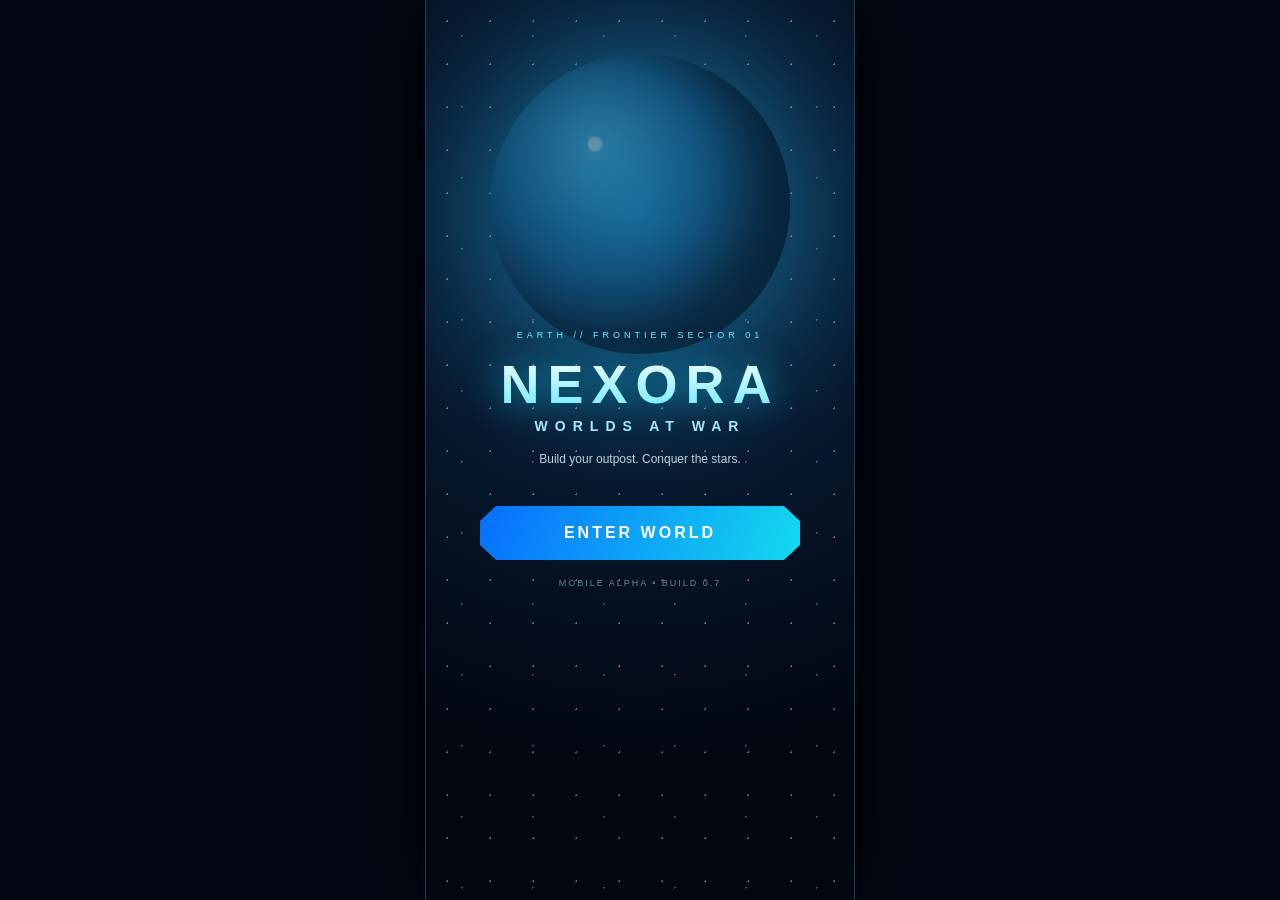
==== commit 8c5666d6: "feat: add Mars Program preparation to Build 0.7" ====
--- a/index.html
+++ b/index.html
@@ -1 +1 @@
-<!doctype html><html lang="en"><head><meta charset="utf-8"><meta name="viewport" content="width=device-width,initial-scale=1,maximum-scale=1,user-scalable=no"><meta name="theme-color" content="#04111f"><title>NEXORA: Worlds at War</title><link rel="stylesheet" href="web/style.css?v=9"><link rel="stylesheet" href="web/orbital.css?v=9"><link rel="stylesheet" href="web/luna.css?v=9"><style>#moonQuick{position:fixed;right:18px;top:116px;z-index:80;padding:13px 16px;border:1px solid #63e8ff;border-radius:16px;background:linear-gradient(135deg,#0863c9,#08c9e9);color:white;font-weight:900;letter-spacing:1px;box-shadow:0 0 24px #00d9ff88}#moonQuick small{display:block;font-size:8px;opacity:.8;letter-spacing:2px}</style></head><body><main id="app"><section id="menu" class="screen active"><div class="stars"></div><div class="hero"><div class="eyebrow">EARTH // FRONTIER SECTOR 01</div><h1>NEXORA</h1><h2>WORLDS AT WAR</h2><p>Build your outpost. Conquer the stars.</p><button id="play" class="primary">ENTER WORLD</button><div class="version">MOBILE ALPHA • BUILD 0.6.1</div></div></section><section id="game" class="screen"><header class="hud"><div class="identity"><b>NEXORA</b><small id="locationLabel">EARTH • AURORA ISLAND</small></div><div class="resources"><span>⚙ <b id="metal">120</b></span><span>⚡ <b id="energy">80</b></span><span>◈ <b id="credits">250</b></span><span id="he3Hud" class="hidden">☢ <b id="he3">0</b></span></div></header><button id="moonQuick"><small>MISSION 02</small>🌕 FLY TO MOON</button><div id="world"><div class="sun"></div><div class="cloud c1"></div><div class="cloud c2"></div><div class="sea"></div><div class="farIsland"></div><div class="island"><div class="path"></div><div class="rock r1"></div><div class="rock r2"></div><div class="rock r3"></div><div id="player" class="player"><div class="backpack"></div><div class="helmet"><i></i></div><div class="body"><i></i></div><div class="legs"></div></div></div><div id="mission" class="mission"><span>MISSION 01</span><b>Explore Aurora Island</b><small>Prepare for the Lunar Frontier.</small></div><div id="toast" class="toast">Welcome to Aurora Island</div></div><div class="controls"><div id="stick" class="stick"><div id="knob" class="knob"></div></div><div class="actions"><button id="scan"><i>⌁</i>SCAN</button><button id="gather"><i>⚙</i>GATHER</button><button id="build" class="build"><i>⌂</i>BUILD</button></div></div><div id="orbitPanel" class="orbitPanel hidden"><div class="planet"></div><div class="orbitLine"></div><div class="ship">▲</div><small>EARTH ORBIT • 220 KM</small><b>ORBIT ACHIEVED</b><p>NXR-01 is ready for lunar transfer.</p><button id="moonMission">START LUNAR TRANSFER</button><button id="returnEarth">RETURN TO BASE</button></div><div id="moonPanel" class="orbitPanel moonPanel hidden"><div class="moon"></div><div class="ship lunarShip">▲</div><small>DESTINATION • LUNA</small><b>MOON APPROACH</b><p>NXR-L1 has reached lunar orbit. Begin descent.</p><div class="lunarStats"><span>384,400 KM</span><span>MISSION 02</span><span>READY</span></div><button id="landMoon">LAND ON LUNA</button><button id="returnOrbit">RETURN TO ORBIT</button></div><div id="lunaSurface" class="lunaSurface hidden"><div class="earthRise"></div><div class="lunaHorizon"></div><div class="crater cA"></div><div class="crater cB"></div><div class="lander"><i></i><b>NXR-L1</b></div><div id="he3Deposit" class="he3Deposit"><i></i><b>HE-3</b></div><div class="lunaAstronaut"><i></i></div><div id="lunaBase" class="lunaBase hidden"><i></i><b>LUNA-01</b></div><div class="lunaHud"><small>MISSION 02 • LUNAR SOUTH REGION</small><b id="lunaTitle">LUNAR FRONTIER</b><p id="lunaText">Scan the surface and locate Helium-3.</p><div class="lunaActions"><button id="scanMoon">SCAN SURFACE</button><button id="mineMoon" disabled>MINE HE-3</button><button id="deployLunaBase" disabled>BUILD LUNA-01</button></div><button id="leaveMoon">RETURN TO ORBIT</button></div></div></section></main><script src="web/game.js?v=9"></script></body></html>+<!doctype html><html lang="en"><head><meta charset="utf-8"><meta name="viewport" content="width=device-width,initial-scale=1,maximum-scale=1,user-scalable=no"><meta name="theme-color" content="#04111f"><title>NEXORA: Worlds at War</title><link rel="stylesheet" href="web/style.css?v=10"><link rel="stylesheet" href="web/orbital.css?v=10"><link rel="stylesheet" href="web/luna.css?v=10"><style>#moonQuick{position:fixed;right:18px;top:116px;z-index:80;padding:13px 16px;border:1px solid #63e8ff;border-radius:16px;background:linear-gradient(135deg,#0863c9,#08c9e9);color:white;font-weight:900;letter-spacing:1px;box-shadow:0 0 24px #00d9ff88}#moonQuick small{display:block;font-size:8px;opacity:.8;letter-spacing:2px}.marsPrep{position:absolute;z-index:140;inset:0;background:radial-gradient(circle at 70% 25%,#6e2419,#160a0a 42%,#02050a 78%);color:#fff;display:flex;align-items:center;justify-content:center;padding:24px}.marsCard{width:min(92vw,430px);padding:22px;border:1px solid #ff805d;border-radius:24px;background:#160d0de8;box-shadow:0 0 40px #ff542b44}.marsPlanet{width:110px;height:110px;border-radius:50%;margin:0 auto 18px;background:radial-gradient(circle at 35% 30%,#ffad73,#c94c2d 38%,#672018 72%);box-shadow:0 0 38px #ff623f77}.marsCard small{color:#ff9a76;letter-spacing:2px}.marsCard h3{font-size:28px;margin:7px 0}.marsCard p{font-size:12px;color:#d9c5bd}.marsStats{display:grid;grid-template-columns:1fr 1fr;gap:8px;margin:14px 0}.marsStats span{padding:10px;border:1px solid #ff805d55;border-radius:12px;background:#28100d}.marsCard button{width:100%;padding:13px;margin-top:8px;font-weight:900}.marsReady{background:linear-gradient(90deg,#d94b25,#ff8a52);color:#fff}</style></head><body><main id="app"><section id="menu" class="screen active"><div class="stars"></div><div class="hero"><div class="eyebrow">EARTH // FRONTIER SECTOR 01</div><h1>NEXORA</h1><h2>WORLDS AT WAR</h2><p>Build your outpost. Conquer the stars.</p><button id="play" class="primary">ENTER WORLD</button><div class="version">MOBILE ALPHA • BUILD 0.7</div></div></section><section id="game" class="screen"><header class="hud"><div class="identity"><b>NEXORA</b><small id="locationLabel">EARTH • AURORA ISLAND</small></div><div class="resources"><span>⚙ <b id="metal">120</b></span><span>⚡ <b id="energy">80</b></span><span>◈ <b id="credits">250</b></span><span id="he3Hud" class="hidden">☢ <b id="he3">0</b></span></div></header><button id="moonQuick"><small>MISSION 02</small>🌕 FLY TO MOON</button><div id="world"><div class="sun"></div><div class="cloud c1"></div><div class="cloud c2"></div><div class="sea"></div><div class="farIsland"></div><div class="island"><div class="path"></div><div class="rock r1"></div><div class="rock r2"></div><div class="rock r3"></div><div id="player" class="player"><div class="backpack"></div><div class="helmet"><i></i></div><div class="body"><i></i></div><div class="legs"></div></div></div><div id="mission" class="mission"><span>MISSION 01</span><b>Explore Aurora Island</b><small>Prepare for the Lunar Frontier.</small></div><div id="toast" class="toast">Welcome to Aurora Island</div></div><div class="controls"><div id="stick" class="stick"><div id="knob" class="knob"></div></div><div class="actions"><button id="scan"><i>⌁</i>SCAN</button><button id="gather"><i>⚙</i>GATHER</button><button id="build" class="build"><i>⌂</i>BUILD</button></div></div><div id="orbitPanel" class="orbitPanel hidden"><div class="planet"></div><div class="orbitLine"></div><div class="ship">▲</div><small>EARTH ORBIT • 220 KM</small><b>ORBIT ACHIEVED</b><p>NXR-01 is ready for lunar transfer.</p><button id="moonMission">START LUNAR TRANSFER</button><button id="returnEarth">RETURN TO BASE</button></div><div id="moonPanel" class="orbitPanel moonPanel hidden"><div class="moon"></div><div class="ship lunarShip">▲</div><small>DESTINATION • LUNA</small><b>MOON APPROACH</b><p>NXR-L1 has reached lunar orbit. Begin descent.</p><div class="lunarStats"><span>384,400 KM</span><span>MISSION 02</span><span>READY</span></div><button id="landMoon">LAND ON LUNA</button><button id="returnOrbit">RETURN TO ORBIT</button></div><div id="lunaSurface" class="lunaSurface hidden"><div class="earthRise"></div><div class="lunaHorizon"></div><div class="crater cA"></div><div class="crater cB"></div><div class="lander"><i></i><b>NXR-L1</b></div><div id="he3Deposit" class="he3Deposit"><i></i><b>HE-3</b></div><div class="lunaAstronaut"><i></i></div><div id="lunaBase" class="lunaBase hidden"><i></i><b>LUNA-01</b></div><div class="lunaHud"><small>MISSION 02 • LUNAR SOUTH REGION</small><b id="lunaTitle">LUNAR FRONTIER</b><p id="lunaText">Scan the surface and locate Helium-3.</p><div class="lunaActions"><button id="scanMoon">SCAN SURFACE</button><button id="mineMoon" disabled>MINE HE-3</button><button id="deployLunaBase" disabled>BUILD LUNA-01</button><button id="marsProgram" class="hidden">UNLOCK MARS PROGRAM</button></div><button id="leaveMoon">RETURN TO ORBIT</button></div></div><div id="marsPrep" class="marsPrep hidden"><div class="marsCard"><div class="marsPlanet"></div><small>MISSION 03 • DEEP SPACE</small><h3>MARS PROGRAM</h3><p>LUNA-01 is online. Prepare NXR-02 for the first interplanetary transfer.</p><div class="marsStats"><span>Distance<br><b>225M KM</b></span><span>Ship<br><b>NXR-02</b></span><span>Fuel<br><b>HE-3</b></span><span>Status<br><b id="marsStatus">PREPARING</b></span></div><button id="prepareMars" class="marsReady">PREPARE NXR-02</button><button id="backLuna">BACK TO LUNA-01</button></div></div></section></main><script src="web/game.js?v=10"></script></body></html>
